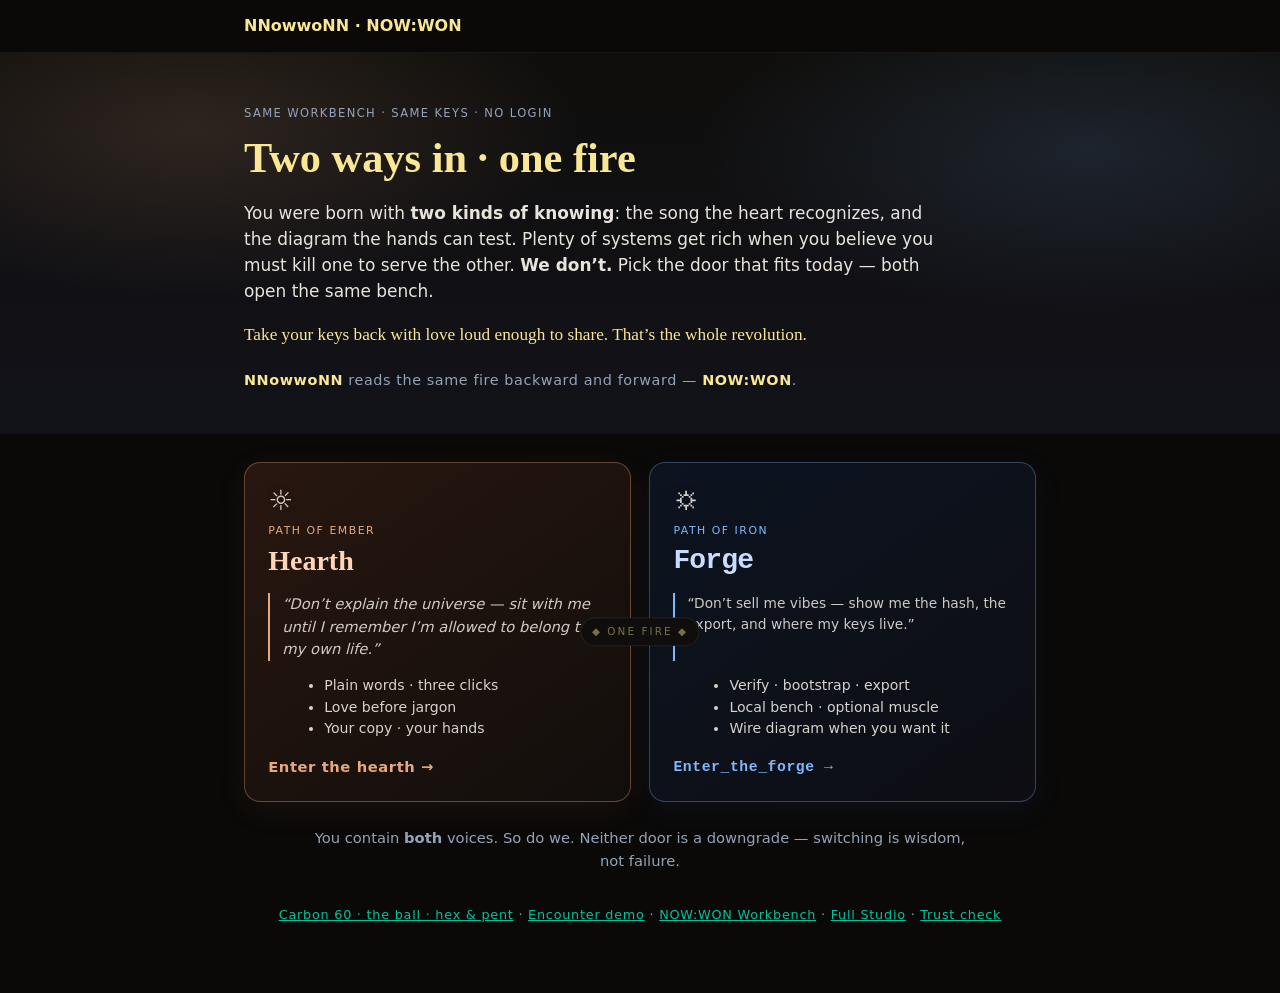
==== index.html @ d27d53e5 "NW Workbench v0 · lasher input on shore." ====
<!DOCTYPE html>
<html lang="en">
<head>
  <meta charset="utf-8" />
  <meta name="viewport" content="width=device-width, initial-scale=1" />
  <meta name="description" content="NOW:WON — two ways in, one fire. Hearth or Forge. Same keys, same workbench." />
  <title>NOW:WON · two ways in</title>
  <link rel="stylesheet" href="styles.css" />
</head>
<body class="page-choose">
  <nav class="top" aria-label="Site">
    <div class="wrap wrap-nav">
      <a href="index.html">NNowwoNN · NOW:WON</a>
    </div>
  </nav>

  <header class="hero hero-split">
    <div class="wrap">
      <p class="eyebrow">Same workbench · same keys · no login</p>
      <h1>Two ways in · one fire</h1>
      <p class="lead">
        You were born with <strong>two kinds of knowing</strong>: the song the heart recognizes, and the diagram the hands can test.
        Plenty of systems get rich when you believe you must kill one to serve the other.
        <strong>We don’t.</strong> Pick the door that fits today — both open the same bench.
      </p>
      <p class="lead love-line">
        Take your keys back with love loud enough to share. That’s the whole revolution.
      </p>
      <p class="spell-line"><strong>NNowwoNN</strong> reads the same fire backward and forward — <strong>NOW:WON</strong>.</p>
    </div>
  </header>

  <main>
    <div class="wrap">
      <div class="dual-doors" role="group" aria-label="Choose your path">
        <a class="door door-hearth" href="hearth.html">
          <span class="door-icon" aria-hidden="true">☼</span>
          <span class="door-tag">Path of ember</span>
          <h2>Hearth</h2>
          <p class="door-quote">“Don’t explain the universe — sit with me until I remember I’m allowed to belong to my own life.”</p>
          <ul class="door-bullets">
            <li>Plain words · three clicks</li>
            <li>Love before jargon</li>
            <li>Your copy · your hands</li>
          </ul>
          <span class="door-cta">Enter the hearth →</span>
        </a>

        <a class="door door-forge" href="forge.html">
          <span class="door-icon" aria-hidden="true">⛭</span>
          <span class="door-tag">Path of iron</span>
          <h2>Forge</h2>
          <p class="door-quote">“Don’t sell me vibes — show me the hash, the export, and where my keys live.”</p>
          <ul class="door-bullets">
            <li>Verify · bootstrap · export</li>
            <li>Local bench · optional muscle</li>
            <li>Wire diagram when you want it</li>
          </ul>
          <span class="door-cta">Enter_the_forge →</span>
        </a>
      </div>

      <p class="dual-note">
        You contain <strong>both</strong> voices. So do we. Neither door is a downgrade — switching is wisdom, not failure.
      </p>

      <p class="seal">
        <a href="encounter/ball.html">Carbon 60 · the ball · hex &amp; pent</a>
        · <a href="encounter/demo.html?serial=C60-DEMO&face=hearth">Encounter demo</a>
        · <a href="workbench.html">NOW:WON Workbench</a>
        · <a href="https://www.portableri.com/studio.html?shore=nnowwonn">Full Studio</a>
        · <a href="https://www.portableri.com/verify.html">Trust check</a>
      </p>
    </div>
  </main>
</body>
</html>
---- styles.css ----
:root {
  --bg: #0f0e0c;
  --panel: #12121a;
  --off: #e8e4dc;
  --gold: #f9e795;
  --teal: #02c39a;
  --muted: #94a3b8;
  --max: 52rem;
  --hearth-glow: #e8a87c;
  --hearth-deep: #2a1810;
  --hearth-text: #ffd4b8;
  --forge-glow: #7eb8ff;
  --forge-deep: #0c1420;
  --forge-text: #c8dcff;
  font-family: system-ui, -apple-system, "Segoe UI", Roboto, sans-serif;
}

* { box-sizing: border-box; }
body { margin: 0; background: var(--bg); color: var(--off); line-height: 1.55; }
a { color: var(--teal); }
a:hover { color: var(--gold); }

.wrap { max-width: var(--max); margin: 0 auto; padding: 0 1.25rem; }
.wrap-nav { display: flex; align-items: center; gap: 0.75rem; flex-wrap: wrap; }

.hero { padding: 2.5rem 0 1.75rem; background: linear-gradient(180deg, #0f0e0c, #12121a); }
.eyebrow { text-transform: uppercase; letter-spacing: 0.12em; font-size: 0.72rem; color: var(--muted); }
h1 { color: var(--gold); font-size: clamp(1.85rem, 4.5vw, 2.65rem); margin: 0.45rem 0; line-height: 1.15; }
.lead { font-size: 1.06rem; max-width: 44rem; }
.tier { display: inline-block; margin-top: 0.75rem; font-size: 0.85rem; color: var(--muted); border-left: 3px solid var(--teal); padding-left: 0.65rem; }

main { padding: 1.5rem 0 3.5rem; }
.card {
  background: rgba(18, 18, 26, 0.92);
  border: 1px solid rgba(2, 195, 154, 0.22);
  border-radius: 12px;
  padding: 1.25rem 1.35rem;
  margin-bottom: 1rem;
}
.card h2 { color: var(--gold); font-size: 1.05rem; margin: 0 0 0.5rem; }
.card p, .card li { font-size: 0.95rem; }
.card ol { margin: 0.4rem 0 0 1.1rem; }

.actions { display: flex; flex-wrap: wrap; gap: 0.65rem; margin: 1.25rem 0; }
.btn {
  display: inline-block; padding: 0.7rem 1.15rem; border-radius: 8px;
  text-decoration: none; font-weight: 600; font-size: 0.95rem;
  transition: filter 0.15s, transform 0.12s;
}
.btn:hover { filter: brightness(1.08); transform: translateY(-1px); color: inherit; }
.btn-primary { background: var(--teal); color: #0a0a0f; }
.btn-secondary { border: 1px solid rgba(249, 231, 149, 0.35); color: var(--gold); background: transparent; }

.seal { text-align: center; font-size: 0.8rem; color: var(--muted); margin-top: 2rem; letter-spacing: 0.06em; }
.mirror { font-size: 0.85rem; color: var(--muted); margin-top: 0.75rem; font-style: italic; }
code { font-size: 0.88em; background: rgba(0,0,0,0.35); padding: 0.1em 0.35em; border-radius: 4px; }

nav.top { padding: 0.85rem 0; border-bottom: 1px solid rgba(255,255,255,0.06); }
nav.top a { text-decoration: none; color: var(--gold); font-weight: 600; }
.nav-path {
  font-size: 0.72rem; text-transform: uppercase; letter-spacing: 0.14em;
  padding: 0.2rem 0.55rem; border-radius: 999px;
}
.nav-path-hearth { color: var(--hearth-text); background: rgba(232, 168, 124, 0.15); border: 1px solid rgba(232, 168, 124, 0.35); }
.nav-path-forge { color: var(--forge-text); background: rgba(126, 184, 255, 0.12); border: 1px solid rgba(126, 184, 255, 0.35); }

/* —— Choose (index) —— */
body.page-choose { background: #0a0908; }
.hero-split {
  background:
    radial-gradient(ellipse 55% 80% at 15% 20%, rgba(232, 168, 124, 0.14), transparent 55%),
    radial-gradient(ellipse 55% 80% at 85% 25%, rgba(126, 184, 255, 0.12), transparent 55%),
    linear-gradient(180deg, #0f0e0c, #12121a);
}
.hero-split h1 {
  font-family: Georgia, "Times New Roman", serif;
  font-weight: 600;
}
.spell-line {
  font-size: 0.9rem; color: var(--muted); margin-top: 1.25rem;
  letter-spacing: 0.04em;
}
.spell-line strong { color: var(--gold); font-weight: 600; }

.dual-doors {
  display: grid;
  grid-template-columns: 1fr 1fr;
  gap: 1.15rem;
  margin: 0.25rem 0 1.5rem;
  position: relative;
}
.dual-doors::before {
  content: "◆ one fire ◆";
  position: absolute;
  left: 50%; top: 50%;
  transform: translate(-50%, -50%);
  font-size: 0.65rem;
  letter-spacing: 0.2em;
  text-transform: uppercase;
  color: rgba(249, 231, 149, 0.45);
  background: var(--bg);
  padding: 0.35rem 0.65rem;
  border-radius: 999px;
  border: 1px solid rgba(255,255,255,0.08);
  pointer-events: none;
  z-index: 1;
}
@media (max-width: 720px) {
  .dual-doors { grid-template-columns: 1fr; }
  .dual-doors::before { display: none; }
}

.door {
  display: flex;
  flex-direction: column;
  text-decoration: none;
  color: inherit;
  border-radius: 16px;
  padding: 1.5rem 1.45rem 1.35rem;
  min-height: 17rem;
  transition: transform 0.18s, box-shadow 0.18s;
  position: relative;
  overflow: hidden;
}
.door:hover { transform: translateY(-4px); color: inherit; }
.door-hearth {
  background: linear-gradient(145deg, rgba(42, 24, 16, 0.95), rgba(18, 14, 12, 0.98));
  border: 1px solid rgba(232, 168, 124, 0.35);
  box-shadow: 0 8px 32px rgba(232, 120, 60, 0.08);
}
.door-hearth:hover { box-shadow: 0 14px 40px rgba(232, 120, 60, 0.18); }
.door-forge {
  background: linear-gradient(145deg, rgba(12, 20, 32, 0.98), rgba(14, 14, 20, 0.98));
  border: 1px solid rgba(126, 184, 255, 0.32);
  box-shadow: 0 8px 32px rgba(60, 120, 220, 0.08);
}
.door-forge:hover { box-shadow: 0 14px 40px rgba(60, 120, 220, 0.16); }

.door-icon {
  font-size: 1.75rem; line-height: 1; margin-bottom: 0.5rem; opacity: 0.9;
}
.door-tag { font-size: 0.68rem; text-transform: uppercase; letter-spacing: 0.14em; color: var(--muted); }
.door-hearth .door-tag { color: var(--hearth-glow); }
.door-forge .door-tag { color: var(--forge-glow); }
.door h2 { margin: 0.4rem 0 0.35rem; font-size: 1.75rem; line-height: 1.1; }
.door-hearth h2 {
  font-family: Georgia, "Times New Roman", serif;
  color: var(--hearth-text);
}
.door-forge h2 {
  font-family: ui-monospace, SFMono-Regular, Menlo, Monaco, monospace;
  color: var(--forge-text);
  letter-spacing: -0.03em;
}
.door-quote {
  margin: 0.65rem 0 0.85rem;
  padding-left: 0.75rem;
  border-left: 2px solid rgba(255,255,255,0.12);
  font-size: 0.92rem;
  font-style: italic;
  color: rgba(232, 228, 220, 0.88);
  flex-grow: 1;
}
.door-hearth .door-quote { border-left-color: var(--hearth-glow); }
.door-forge .door-quote { border-left-color: var(--forge-glow); font-style: normal; font-size: 0.86rem; }
.door-bullets { margin: 0 0 1rem 1rem; font-size: 0.88rem; opacity: 0.92; }
.door-cta {
  font-weight: 700; font-size: 0.92rem; letter-spacing: 0.04em;
  margin-top: auto;
}
.door-hearth .door-cta { color: var(--hearth-glow); }
.door-forge .door-cta { color: var(--forge-glow); font-family: ui-monospace, Menlo, monospace; }

.dual-note { text-align: center; font-size: 0.92rem; color: var(--muted); max-width: 42rem; margin: 0 auto 1rem; line-height: 1.6; }
.love-line { color: var(--gold); margin-top: 1.1rem; font-family: Georgia, serif; font-size: 1.08rem; }

/* —— Hearth page —— */
body.page-hearth { background: var(--hearth-deep); color: #f0e6dc; }
body.page-hearth a { color: #ffb088; }
body.page-hearth a:hover { color: var(--gold); }
.hero-hearth {
  background:
    radial-gradient(ellipse 90% 70% at 20% 0%, rgba(232, 168, 124, 0.22), transparent 50%),
    linear-gradient(180deg, #1f1410, #12100e);
}
body.page-hearth h1 { font-family: Georgia, serif; color: var(--hearth-text); }
body.page-hearth .btn-primary {
  background: linear-gradient(180deg, #e8a87c, #c87850);
  color: #1a0f0a;
}
body.page-hearth .btn-secondary { border-color: rgba(232, 168, 124, 0.5); color: var(--hearth-text); }
body.page-hearth .card {
  border-color: rgba(232, 168, 124, 0.25);
  background: rgba(30, 20, 16, 0.85);
}
body.page-hearth .card h2 { color: var(--hearth-glow); }
body.page-hearth .card-highlight {
  border-color: rgba(249, 200, 150, 0.45);
  box-shadow: 0 0 24px rgba(232, 168, 124, 0.08);
}
.pullquote {
  font-family: Georgia, serif;
  font-size: 1.15rem;
  color: var(--hearth-text);
  margin: 0;
  line-height: 1.45;
}

/* —— Forge page —— */
body.page-forge { background: var(--forge-deep); color: #dce4f0; }
body.page-forge a { color: var(--forge-glow); }
body.page-forge a:hover { color: #fff; }
.hero-forge {
  background:
    radial-gradient(ellipse 90% 70% at 80% 0%, rgba(126, 184, 255, 0.18), transparent 50%),
    linear-gradient(180deg, #0f1622, #0a0c12);
}
body.page-forge h1 {
  font-family: ui-monospace, Menlo, monospace;
  color: var(--forge-text);
  font-size: clamp(1.45rem, 3.8vw, 2.15rem);
  letter-spacing: -0.04em;
}
body.page-forge .btn-primary {
  background: linear-gradient(180deg, #5a9fd4, #3d72a8);
  color: #060a10;
}
body.page-forge .btn-secondary { border-color: rgba(126, 184, 255, 0.45); color: var(--forge-text); }
body.page-forge .card {
  border-color: rgba(126, 184, 255, 0.22);
  background: rgba(12, 18, 28, 0.9);
  border-radius: 8px;
}
body.page-forge .card h2 {
  color: var(--forge-glow);
  font-family: ui-monospace, Menlo, monospace;
  font-size: 0.95rem;
  letter-spacing: 0.02em;
}

.steps-plain { margin: 0.75rem 0 0 1.2rem; padding: 0; }
.steps-plain li { margin-bottom: 0.85rem; font-size: 1.02rem; }
.fine { font-size: 0.88rem; color: var(--muted); margin: 1rem 0 0; }
body.page-hearth .fine { color: rgba(240, 230, 220, 0.65); }

/* —— Workbench v0 —— */
body.page-workbench { background: #0a0908; }
.hero-wb {
  background:
    radial-gradient(ellipse 50% 70% at 20% 30%, rgba(232, 168, 124, 0.1), transparent 50%),
    radial-gradient(ellipse 50% 70% at 80% 30%, rgba(126, 184, 255, 0.08), transparent 50%),
    linear-gradient(180deg, #0f0e0c, #12121a);
}
.wb-layout {
  display: grid;
  gap: 1.25rem;
  grid-template-columns: 1fr;
}
@media (min-width: 900px) {
  .wb-layout { grid-template-columns: 1.35fr 1fr; align-items: start; }
}
.wb-input-card textarea {
  width: 100%;
  min-height: 11rem;
  padding: 0.75rem;
  border-radius: 8px;
  border: 1px solid rgba(2, 195, 154, 0.35);
  background: #0a0a0f;
  color: var(--off);
  font-size: 1rem;
  line-height: 1.5;
  resize: vertical;
}
.wb-field { display: block; margin-bottom: 0.85rem; }
.wb-field span { display: block; font-size: 0.82rem; color: var(--gold); margin-bottom: 0.35rem; }
.wb-field input, .wb-field select {
  width: 100%;
  max-width: 24rem;
  padding: 0.5rem 0.65rem;
  border-radius: 8px;
  border: 1px solid #334155;
  background: #12121a;
  color: var(--off);
}
.wb-log {
  font-family: ui-monospace, Menlo, monospace;
  font-size: 0.72rem;
  white-space: pre-wrap;
  word-break: break-word;
  max-height: 12rem;
  overflow: auto;
  margin-top: 0.75rem;
  padding: 0.65rem;
  background: #0a0a0f;
  border-radius: 8px;
  border: 1px solid rgba(255, 255, 255, 0.08);
}
.wb-nav-alt { font-size: 0.85rem; font-weight: 500; margin-left: auto; }
.wb-links { margin: 0; padding-left: 1.1rem; font-size: 0.9rem; }
.wb-links li { margin-bottom: 0.45rem; }
body.page-workbench[data-face="forge"] .wb-input-card { border-color: rgba(126, 184, 255, 0.28); }
button.btn { cursor: pointer; border: none; font: inherit; }
button.btn-secondary { border: 1px solid rgba(249, 231, 149, 0.35); color: var(--gold); background: transparent; }
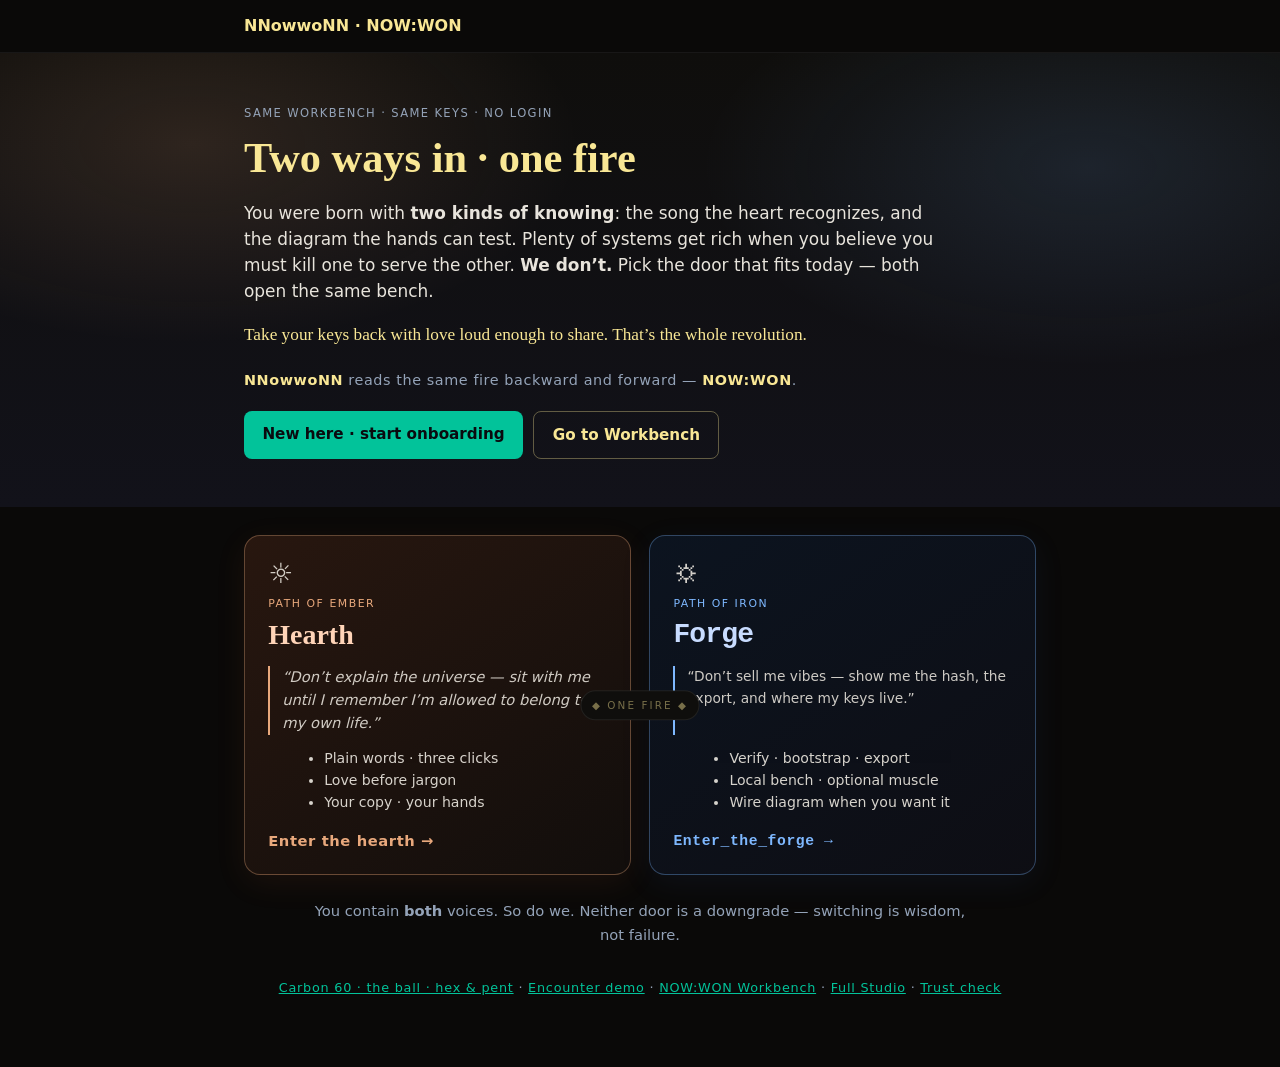
==== commit 4d75e69d: "NW onboarding spine v0.1 · ladder · workbench coach · import bundle." ====
--- a/index.html
+++ b/index.html
@@ -27,6 +27,10 @@
         Take your keys back with love loud enough to share. That’s the whole revolution.
       </p>
       <p class="spell-line"><strong>NNowwoNN</strong> reads the same fire backward and forward — <strong>NOW:WON</strong>.</p>
+      <div class="actions">
+        <a class="btn btn-primary" href="onboard.html">New here · start onboarding</a>
+        <a class="btn btn-secondary" href="workbench.html">Go to Workbench</a>
+      </div>
     </div>
   </header>
 
--- a/styles.css
+++ b/styles.css
@@ -301,3 +301,69 @@
 body.page-workbench[data-face="forge"] .wb-input-card { border-color: rgba(126, 184, 255, 0.28); }
 button.btn { cursor: pointer; border: none; font: inherit; }
 button.btn-secondary { border: 1px solid rgba(249, 231, 149, 0.35); color: var(--gold); background: transparent; }
+
+/* —— Onboarding ladder —— */
+body.page-onboard .onboard-ladder {
+  list-style: none;
+  padding: 0;
+  margin: 0;
+  display: grid;
+  gap: 1rem;
+}
+@media (min-width: 720px) {
+  body.page-onboard .onboard-ladder { grid-template-columns: 1fr 1fr; }
+}
+.onboard-step .step-tag {
+  font-size: 0.72rem;
+  text-transform: uppercase;
+  letter-spacing: 0.1em;
+  color: var(--teal);
+  margin: 0 0 0.35rem;
+}
+.onboard-pari ul { margin: 0.5rem 0 0 1rem; font-size: 0.92rem; }
+
+.onboard-coach-banner {
+  margin: 1rem 0 0;
+  padding: 1rem 1.15rem;
+  border-radius: 10px;
+  border: 1px solid rgba(2, 195, 154, 0.35);
+  background: rgba(2, 195, 154, 0.08);
+  display: flex;
+  flex-wrap: wrap;
+  align-items: center;
+  justify-content: space-between;
+  gap: 0.75rem;
+}
+.onboard-coach-banner p { margin: 0; font-size: 0.95rem; max-width: 36rem; }
+
+.wb-stepper { padding: 0.5rem 0 0; }
+.wb-steps {
+  list-style: none;
+  padding: 0;
+  margin: 0;
+  display: flex;
+  flex-wrap: wrap;
+  gap: 0.5rem 1rem;
+}
+.wb-step {
+  font-size: 0.82rem;
+  color: var(--muted);
+  display: flex;
+  align-items: center;
+  gap: 0.4rem;
+}
+.wb-step span {
+  width: 1.35rem;
+  height: 1.35rem;
+  border-radius: 50%;
+  border: 1px solid #334155;
+  display: inline-flex;
+  align-items: center;
+  justify-content: center;
+  font-size: 0.72rem;
+}
+.wb-step-active { color: var(--gold); }
+.wb-step-active span { border-color: var(--teal); background: rgba(2, 195, 154, 0.15); }
+.wb-step-done { color: var(--teal); }
+.wb-step-done span { background: var(--teal); color: #0a0a0f; border-color: var(--teal); }
+.wb-substep { font-size: 0.95rem; color: var(--gold); margin: 1.25rem 0 0.5rem; font-weight: 600; }
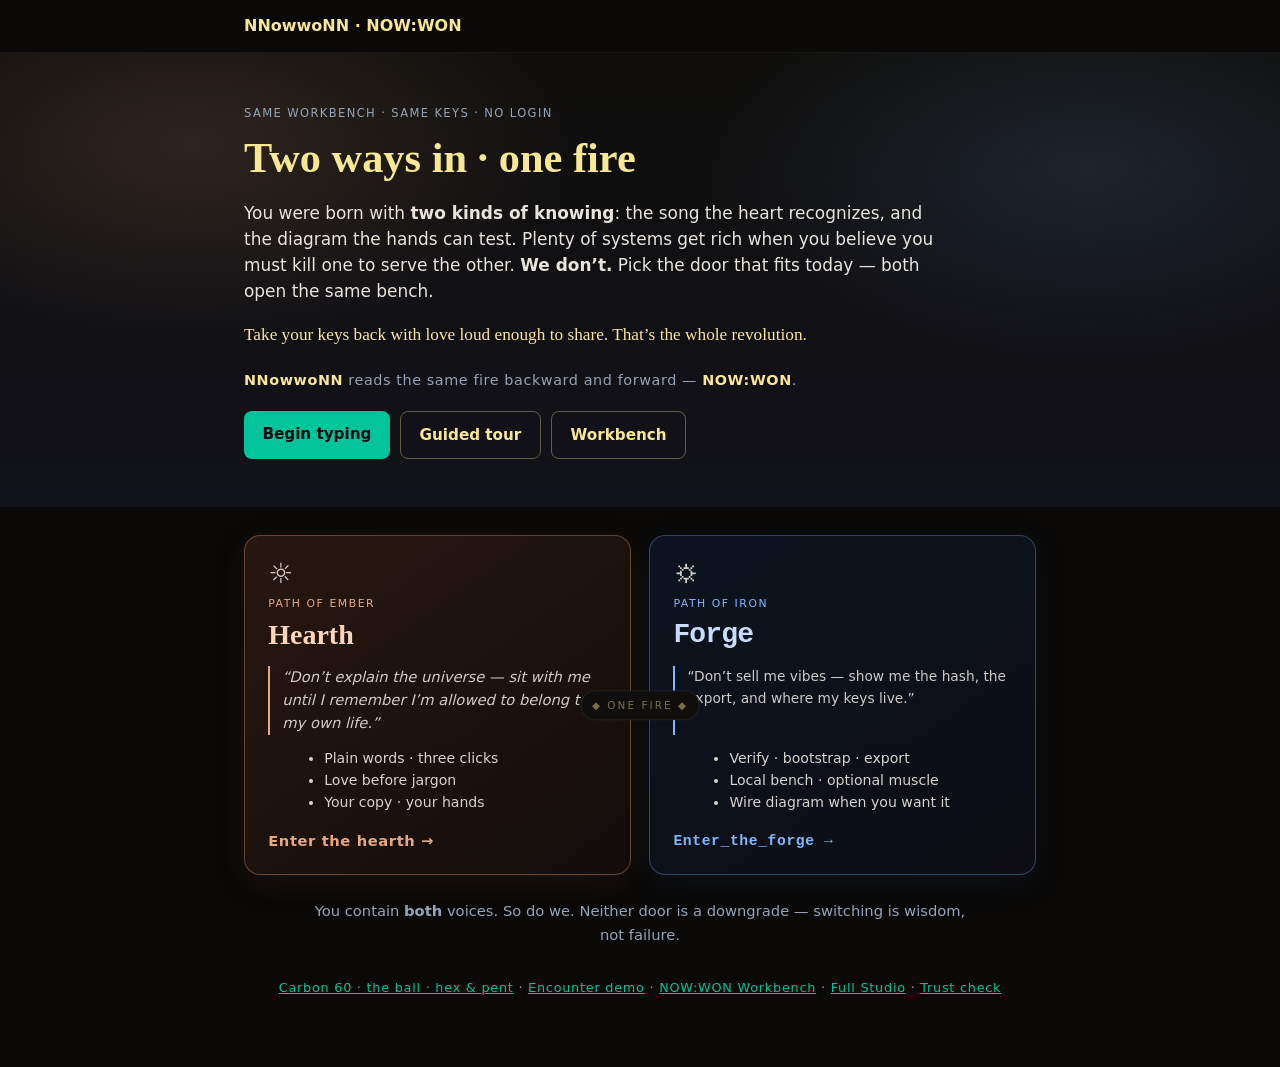
==== commit e2dfe260: "Add Apple-style opening screen and composer-first workbench. open.html with type-to-begin flow; ente" ====
--- a/index.html
+++ b/index.html
@@ -28,8 +28,9 @@
       </p>
       <p class="spell-line"><strong>NNowwoNN</strong> reads the same fire backward and forward — <strong>NOW:WON</strong>.</p>
       <div class="actions">
-        <a class="btn btn-primary" href="onboard.html">New here · start onboarding</a>
-        <a class="btn btn-secondary" href="workbench.html">Go to Workbench</a>
+        <a class="btn btn-primary" href="open.html">Begin typing</a>
+        <a class="btn btn-secondary" href="onboard.html">Guided tour</a>
+        <a class="btn btn-secondary" href="workbench.html">Workbench</a>
       </div>
     </div>
   </header>
--- a/styles.css
+++ b/styles.css
@@ -367,3 +367,228 @@
 .wb-step-done { color: var(--teal); }
 .wb-step-done span { background: var(--teal); color: #0a0a0f; border-color: var(--teal); }
 .wb-substep { font-size: 0.95rem; color: var(--gold); margin: 1.25rem 0 0.5rem; font-weight: 600; }
+
+/* —— Composer-first workbench v0.2 —— */
+.hero-compact { padding: 1.25rem 0 0.75rem; }
+.hero-compact h1 { font-size: clamp(1.5rem, 4vw, 2rem); margin-bottom: 0.35rem; }
+.hero-compact .lead { font-size: 0.95rem; max-width: 40rem; opacity: 0.92; }
+
+.composer-main { padding-bottom: 5rem; }
+.composer-wrap { max-width: 44rem; margin: 0 auto; }
+
+.composer-thread {
+  min-height: 12rem;
+  max-height: 50vh;
+  overflow-y: auto;
+  padding: 1rem 0 1.25rem;
+  display: flex;
+  flex-direction: column;
+  gap: 0.85rem;
+}
+.thread-empty {
+  color: var(--muted);
+  font-size: 0.92rem;
+  text-align: center;
+  margin: 2rem 0;
+}
+.thread-msg {
+  max-width: 92%;
+  padding: 0.75rem 1rem;
+  border-radius: 12px;
+  font-size: 0.95rem;
+  line-height: 1.5;
+}
+.thread-msg-user {
+  align-self: flex-end;
+  background: rgba(2, 195, 154, 0.18);
+  border: 1px solid rgba(2, 195, 154, 0.35);
+}
+.thread-msg-hold {
+  align-self: flex-start;
+  background: rgba(18, 18, 26, 0.95);
+  border: 1px solid rgba(249, 231, 149, 0.2);
+}
+.msg-meta { font-size: 0.78rem; color: var(--muted); margin-top: 0.35rem; }
+.thread-msg code { font-size: 0.75rem; }
+
+.composer-bar {
+  display: flex;
+  align-items: flex-end;
+  gap: 0.5rem;
+  padding: 0.65rem;
+  border-radius: 14px;
+  border: 1px solid rgba(2, 195, 154, 0.35);
+  background: rgba(12, 12, 18, 0.98);
+  position: sticky;
+  bottom: 0.75rem;
+  box-shadow: 0 -8px 32px rgba(0, 0, 0, 0.45);
+}
+.composer-bar textarea {
+  flex: 1;
+  min-height: 2.5rem;
+  max-height: 10rem;
+  resize: none;
+  border: none;
+  background: transparent;
+  color: var(--off);
+  font-size: 1rem;
+  line-height: 1.45;
+  padding: 0.45rem 0.25rem;
+  font-family: inherit;
+}
+.composer-bar textarea:focus { outline: none; }
+.composer-attach {
+  cursor: pointer;
+  padding: 0.45rem 0.55rem;
+  font-size: 1.15rem;
+  opacity: 0.85;
+  user-select: none;
+}
+.composer-send { flex-shrink: 0; padding: 0.55rem 1.1rem; }
+.composer-hint { font-size: 0.78rem; color: var(--muted); margin: 0.35rem 0 0 0.5rem; }
+
+.composer-advanced { margin-top: 1.5rem; }
+.composer-advanced summary {
+  cursor: pointer;
+  color: var(--gold);
+  font-weight: 600;
+  padding: 0.5rem 0;
+}
+.advanced-grid {
+  display: grid;
+  gap: 1rem;
+  margin-top: 0.75rem;
+}
+@media (min-width: 720px) {
+  .advanced-grid { grid-template-columns: 1fr 1fr; }
+}
+.sr-only {
+  position: absolute;
+  width: 1px;
+  height: 1px;
+  padding: 0;
+  margin: -1px;
+  overflow: hidden;
+  clip: rect(0, 0, 0, 0);
+  border: 0;
+}
+
+/* —— Opening screen (Apple-quiet · type to begin) —— */
+body.page-opening {
+  margin: 0;
+  min-height: 100dvh;
+  background: #000;
+  color: #f5f5f7;
+  display: flex;
+  flex-direction: column;
+  font-family: system-ui, -apple-system, "SF Pro Text", "Segoe UI", sans-serif;
+  -webkit-font-smoothing: antialiased;
+}
+
+.opening-skip {
+  position: fixed;
+  top: max(1rem, env(safe-area-inset-top));
+  right: max(1.25rem, env(safe-area-inset-right));
+  font-size: 0.85rem;
+  color: rgba(245, 245, 247, 0.45);
+  text-decoration: none;
+  z-index: 2;
+}
+.opening-skip:hover { color: rgba(245, 245, 247, 0.85); }
+
+.opening-stage {
+  flex: 1;
+  display: flex;
+  flex-direction: column;
+  align-items: center;
+  justify-content: center;
+  padding: 2rem 1.5rem 4rem;
+  text-align: left;
+  width: 100%;
+  max-width: 52rem;
+  margin: 0 auto;
+}
+
+.opening-line {
+  position: relative;
+  width: 100%;
+  min-height: 3.5rem;
+  font-size: clamp(2rem, 6.5vw, 3.75rem);
+  font-weight: 300;
+  letter-spacing: -0.02em;
+  line-height: 1.25;
+}
+
+.opening-ghost {
+  position: absolute;
+  left: 0;
+  top: 0;
+  color: rgba(245, 245, 247, 0.28);
+  pointer-events: none;
+  user-select: none;
+}
+
+.opening-input {
+  outline: none;
+  min-height: 1.25em;
+  white-space: pre-wrap;
+  word-break: break-word;
+  caret-color: #f5f5f7;
+}
+.opening-input:empty {
+  caret-color: transparent;
+}
+
+.opening-caret {
+  display: inline-block;
+  width: 3px;
+  height: 0.95em;
+  background: #f5f5f7;
+  vertical-align: text-bottom;
+  margin-left: 2px;
+  opacity: 0;
+  animation: opening-blink 1.05s step-end infinite;
+}
+.opening-caret.opening-caret-active {
+  opacity: 1;
+  position: absolute;
+  left: 0;
+  top: 0.12em;
+}
+.opening-input:not(:empty) + .opening-caret {
+  display: none;
+}
+
+@keyframes opening-blink {
+  0%, 100% { opacity: 1; }
+  50% { opacity: 0; }
+}
+
+.opening-hint {
+  margin-top: 2.5rem;
+  font-size: 0.8rem;
+  color: rgba(245, 245, 247, 0.35);
+  text-align: center;
+  width: 100%;
+}
+.opening-hint kbd {
+  font-family: inherit;
+  font-size: 0.75rem;
+  padding: 0.1em 0.35em;
+  border-radius: 4px;
+  border: 1px solid rgba(255, 255, 255, 0.15);
+  background: rgba(255, 255, 255, 0.06);
+}
+
+.opening-footer {
+  padding: 1.25rem 1.5rem max(1.25rem, env(safe-area-inset-bottom));
+  display: flex;
+  flex-wrap: wrap;
+  gap: 0.35rem 1rem;
+  justify-content: center;
+  font-size: 0.72rem;
+  letter-spacing: 0.14em;
+  text-transform: uppercase;
+  color: rgba(245, 245, 247, 0.32);
+}
+.opening-mark { color: rgba(245, 245, 247, 0.5); font-weight: 600; }
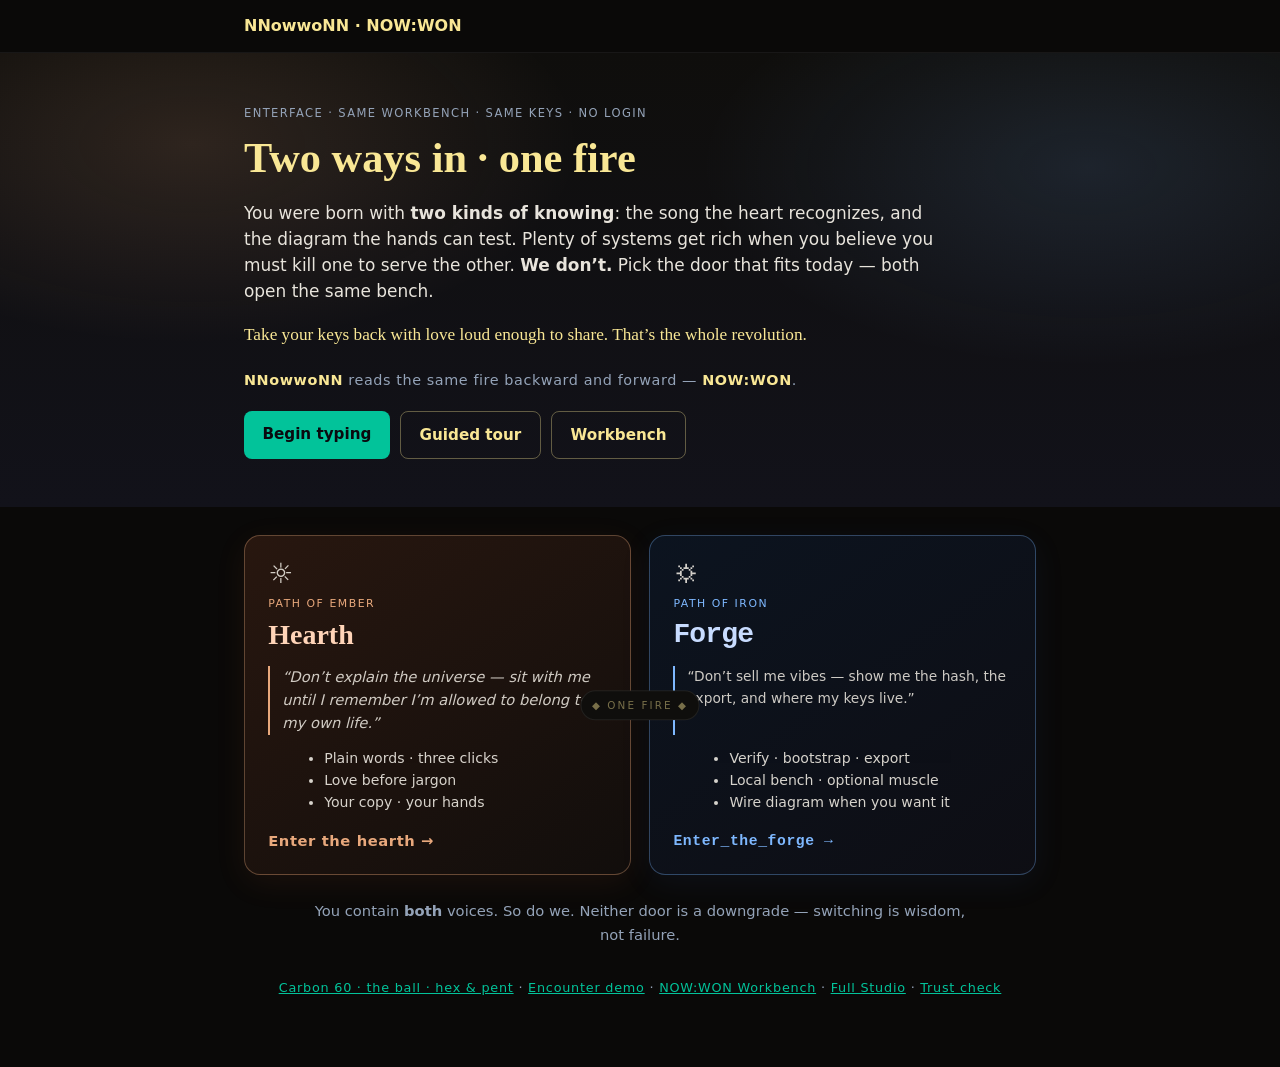
==== commit 0f05b8af: "EnterFace: HOST entry sovereignty on NW shore. Branded open/enter/workbench; canonical www handoff; " ====
--- a/index.html
+++ b/index.html
@@ -16,7 +16,7 @@
 
   <header class="hero hero-split">
     <div class="wrap">
-      <p class="eyebrow">Same workbench · same keys · no login</p>
+      <p class="eyebrow">EnterFace · same workbench · same keys · no login</p>
       <h1>Two ways in · one fire</h1>
       <p class="lead">
         You were born with <strong>two kinds of knowing</strong>: the song the heart recognizes, and the diagram the hands can test.
--- a/styles.css
+++ b/styles.css
@@ -403,6 +403,23 @@
   background: rgba(2, 195, 154, 0.18);
   border: 1px solid rgba(2, 195, 154, 0.35);
 }
+.thread-msg-hold .hold-save {
+  margin: 0.65rem 0 0.35rem;
+  padding: 0.45rem 0.85rem;
+  font-size: 0.82rem;
+  cursor: pointer;
+  border: 1px solid rgba(249, 231, 149, 0.35);
+  background: transparent;
+  color: var(--gold);
+  border-radius: 8px;
+  font-weight: 600;
+}
+.thread-msg-hold .hold-save:hover:not(:disabled) { filter: brightness(1.08); }
+.thread-msg-hold .hold-save:disabled { opacity: 0.65; cursor: default; }
+
+body.composer-has-thread .hero-compact { display: none; }
+body.composer-has-thread .composer-main { padding-top: 0.75rem; }
+
 .thread-msg-hold {
   align-self: flex-start;
   background: rgba(18, 18, 26, 0.95);
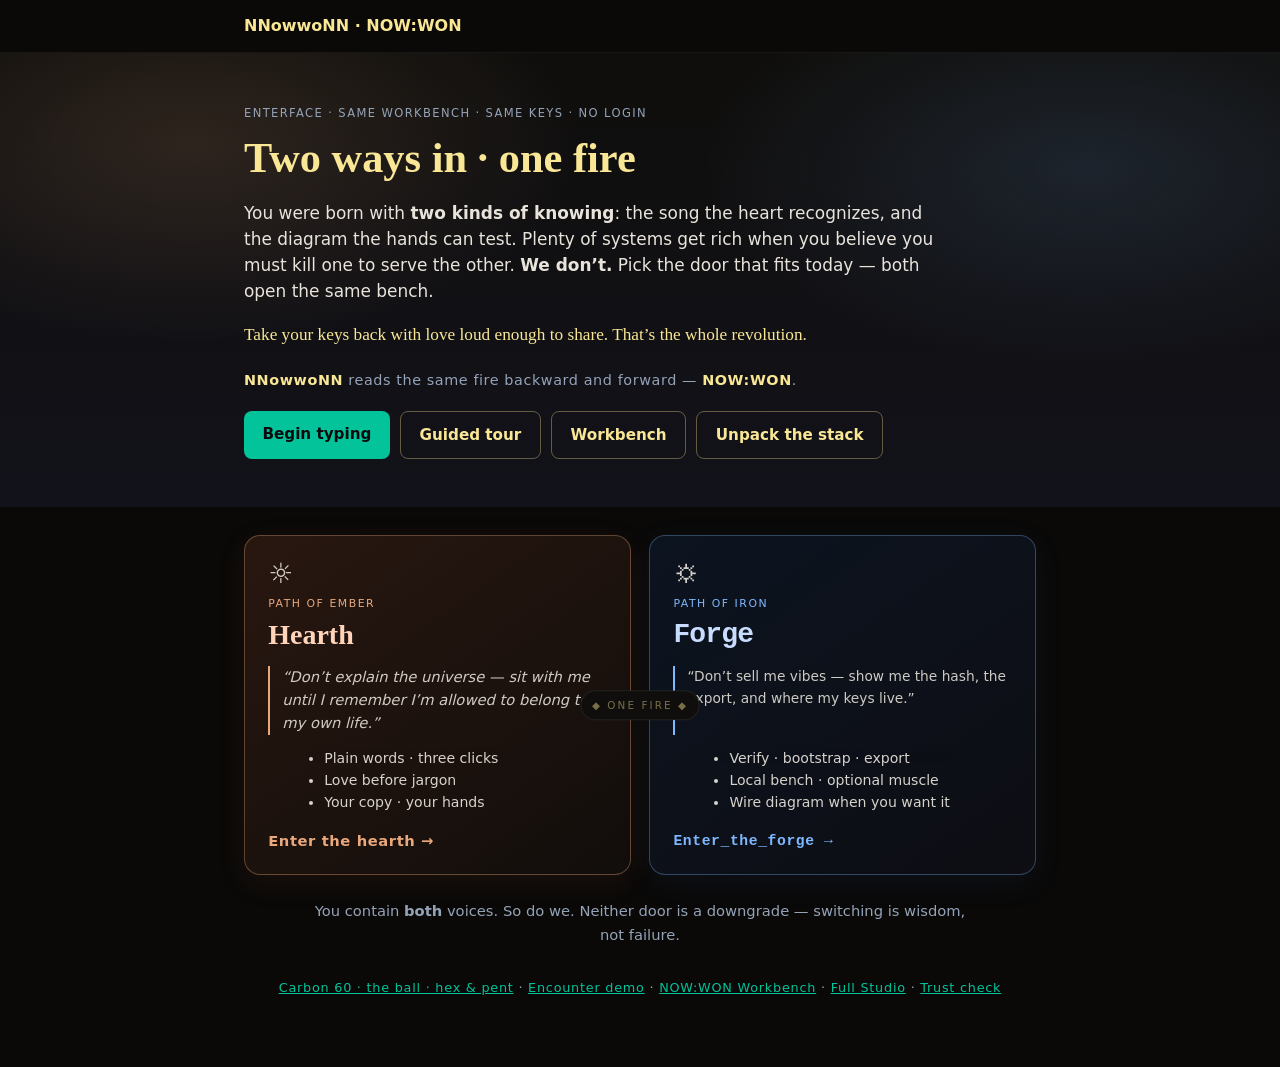
==== commit f148e7de: "EnterFace unpack page, PWA offline shell, local reflect notes. unpack.html L0-L5, sw.js, manifest, i" ====
--- a/index.html
+++ b/index.html
@@ -31,6 +31,7 @@
         <a class="btn btn-primary" href="open.html">Begin typing</a>
         <a class="btn btn-secondary" href="onboard.html">Guided tour</a>
         <a class="btn btn-secondary" href="workbench.html">Workbench</a>
+        <a class="btn btn-secondary" href="unpack.html">Unpack the stack</a>
       </div>
     </div>
   </header>
--- a/styles.css
+++ b/styles.css
@@ -374,7 +374,12 @@
 .hero-compact .lead { font-size: 0.95rem; max-width: 40rem; opacity: 0.92; }
 
 .composer-main { padding-bottom: 5rem; }
-.composer-wrap { max-width: 44rem; margin: 0 auto; }
+.composer-wrap {
+  max-width: 44rem;
+  margin: 0 auto;
+  display: flex;
+  flex-direction: column;
+}
 
 .composer-thread {
   min-height: 12rem;
@@ -419,6 +424,86 @@
 
 body.composer-has-thread .hero-compact { display: none; }
 body.composer-has-thread .composer-main { padding-top: 0.75rem; }
+
+body.page-enterface.page-composer {
+  background: #050508;
+}
+body.page-enterface .enterface-nav {
+  border-bottom-color: rgba(255, 255, 255, 0.04);
+  background: rgba(0, 0, 0, 0.35);
+}
+body.composer-has-thread .enterface-family {
+  order: -1;
+  margin-bottom: 0.5rem;
+}
+body:not(.composer-has-thread) .enterface-family {
+  margin-top: 1.25rem;
+}
+
+.enterface-family-title {
+  color: var(--gold);
+  font-size: 1rem;
+  margin: 0 0 0.35rem;
+}
+.enterface-family-lead { margin: 0 0 1rem; }
+
+.family-grid {
+  display: grid;
+  gap: 0.75rem;
+  grid-template-columns: 1fr;
+}
+@media (min-width: 640px) {
+  .family-grid { grid-template-columns: repeat(2, 1fr); }
+}
+@media (min-width: 960px) {
+  .family-grid { grid-template-columns: repeat(3, 1fr); }
+}
+
+.family-card {
+  position: relative;
+  padding: 0.85rem 1rem;
+  border-radius: 10px;
+  border: 1px solid rgba(255, 255, 255, 0.08);
+  background: rgba(0, 0, 0, 0.25);
+}
+.family-card-here {
+  border-color: rgba(2, 195, 154, 0.45);
+  background: rgba(2, 195, 154, 0.06);
+}
+.family-tag {
+  font-size: 0.65rem;
+  text-transform: uppercase;
+  letter-spacing: 0.1em;
+  color: var(--muted);
+}
+.family-card h3 {
+  font-size: 0.92rem;
+  color: var(--gold);
+  margin: 0.35rem 0 0.25rem;
+}
+.family-blurb {
+  font-size: 0.8rem;
+  color: var(--off);
+  opacity: 0.88;
+  margin: 0 0 0.65rem;
+  line-height: 1.4;
+}
+.family-here-mark {
+  font-size: 0.75rem;
+  color: var(--teal);
+  font-weight: 600;
+}
+.family-open {
+  display: inline-block;
+  padding: 0.4rem 0.75rem !important;
+  font-size: 0.78rem !important;
+}
+.family-note {
+  font-size: 0.75rem;
+  color: var(--muted);
+  margin: 0;
+  font-style: italic;
+}
 
 .thread-msg-hold {
   align-self: flex-start;
@@ -581,6 +666,56 @@
   50% { opacity: 0; }
 }
 
+@media (prefers-reduced-motion: reduce) {
+  .opening-caret {
+    animation: none;
+    opacity: 1;
+  }
+}
+
+.skip-link {
+  position: absolute;
+  left: -9999px;
+  top: 0.5rem;
+  z-index: 100;
+  padding: 0.65rem 1rem;
+  min-height: 2.75rem;
+  min-width: 2.75rem;
+  background: var(--teal);
+  color: #0a0a0f;
+  font-weight: 600;
+  border-radius: 8px;
+  text-decoration: none;
+}
+.skip-link:focus {
+  left: max(1rem, env(safe-area-inset-left));
+  outline: 2px solid var(--gold);
+  outline-offset: 2px;
+}
+.skip-link-opening:focus {
+  top: max(3.5rem, env(safe-area-inset-top));
+}
+
+/* Touch target floor (~44px) · EnterFace v0.4 */
+.touch-target,
+.composer-send,
+.composer-attach,
+.hold-save,
+.family-open,
+.opening-skip {
+  min-height: 2.75rem;
+  min-width: 2.75rem;
+  display: inline-flex;
+  align-items: center;
+  justify-content: center;
+}
+.composer-attach { padding: 0.5rem 0.65rem; }
+.opening-skip {
+  padding: 0.5rem 0.75rem;
+  min-height: 2.75rem;
+  line-height: 1.2;
+}
+
 .opening-hint {
   margin-top: 2.5rem;
   font-size: 0.8rem;
@@ -609,3 +744,28 @@
   color: rgba(245, 245, 247, 0.32);
 }
 .opening-mark { color: rgba(245, 245, 247, 0.5); font-weight: 600; }
+.opening-cookioe {
+  color: rgba(2, 195, 154, 0.75);
+  text-decoration: none;
+  text-transform: none;
+  letter-spacing: 0.02em;
+}
+.opening-cookioe:hover { color: rgba(2, 195, 154, 1); }
+
+/* —— Unpack —— */
+.page-unpack .unpack-main { padding: 1.5rem 0 3rem; max-width: 40rem; }
+.unpack-hero h1 { color: var(--gold); font-size: clamp(1.75rem, 4vw, 2.25rem); }
+.unpack-layers { list-style: none; padding: 0; margin: 0 0 1.5rem; display: flex; flex-direction: column; gap: 0.75rem; }
+.unpack-layer { position: relative; padding-left: 3.25rem; }
+.unpack-layer-id {
+  position: absolute;
+  left: 1rem;
+  top: 1.1rem;
+  font-size: 0.7rem;
+  font-weight: 700;
+  color: var(--teal);
+  letter-spacing: 0.08em;
+}
+.unpack-layer-active { border-color: rgba(2, 195, 154, 0.45); }
+.unpack-layer h2 { font-size: 1.05rem; margin: 0 0 0.35rem; color: var(--gold); }
+.unpack-layer p { margin: 0; font-size: 0.92rem; }
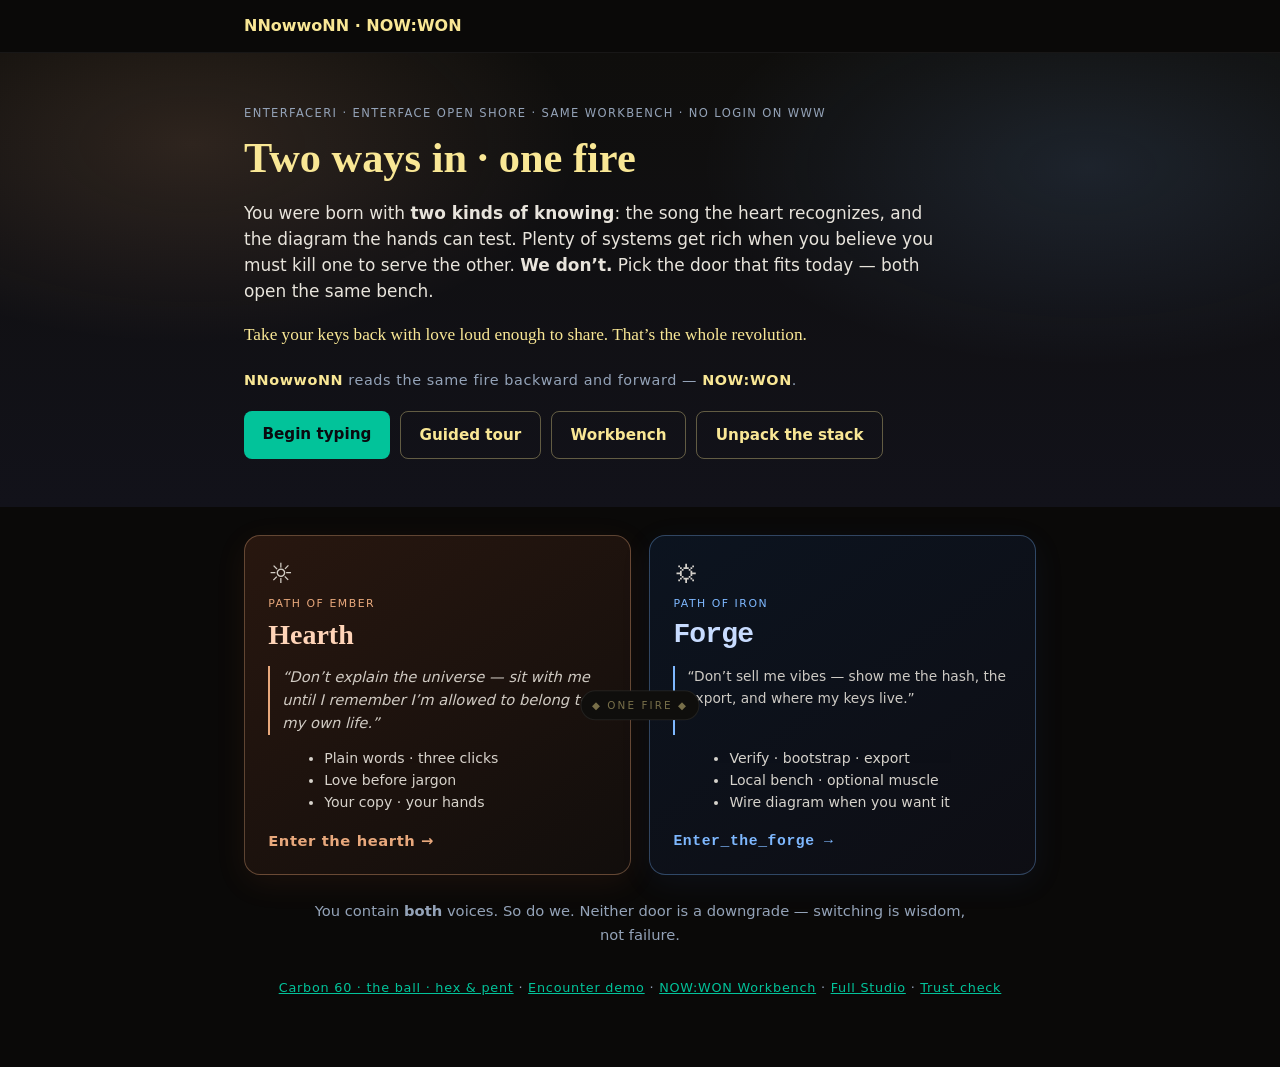
==== commit 188b71b4: "EnterFaceRI: local Studio 8877 link, handoff, door copy. Brick 63 file-shuttle alignment on open HTM" ====
--- a/index.html
+++ b/index.html
@@ -16,7 +16,7 @@
 
   <header class="hero hero-split">
     <div class="wrap">
-      <p class="eyebrow">EnterFace · same workbench · same keys · no login</p>
+      <p class="eyebrow">EnterFaceRI · EnterFace open shore · same workbench · no login on www</p>
       <h1>Two ways in · one fire</h1>
       <p class="lead">
         You were born with <strong>two kinds of knowing</strong>: the song the heart recognizes, and the diagram the hands can test.
--- a/styles.css
+++ b/styles.css
@@ -432,19 +432,20 @@
   border-bottom-color: rgba(255, 255, 255, 0.04);
   background: rgba(0, 0, 0, 0.35);
 }
-body.composer-has-thread .enterface-family {
-  order: -1;
-  margin-bottom: 0.5rem;
-}
-body:not(.composer-has-thread) .enterface-family {
-  margin-top: 1.25rem;
-}
-
-.enterface-family-title {
+body.composer-has-thread #family-details {
+  margin-top: 1rem;
+  opacity: 0.92;
+}
+
+.enterface-family-title,
+#family-details summary.enterface-family-title {
   color: var(--gold);
   font-size: 1rem;
   margin: 0 0 0.35rem;
-}
+  cursor: pointer;
+}
+#family-details summary.enterface-family-title { margin: 0; list-style: none; }
+#family-details summary.enterface-family-title::-webkit-details-marker { display: none; }
 .enterface-family-lead { margin: 0 0 1rem; }
 
 .family-grid {
@@ -510,8 +511,105 @@
   background: rgba(18, 18, 26, 0.95);
   border: 1px solid rgba(249, 231, 149, 0.2);
 }
+.thread-msg-reflect {
+  align-self: flex-start;
+  background: rgba(12, 20, 32, 0.95);
+  border: 1px solid rgba(126, 184, 255, 0.35);
+  max-width: 96%;
+}
+.msg-body-reflect {
+  display: block;
+  margin-top: 0.35rem;
+  line-height: 1.5;
+  white-space: pre-wrap;
+}
+
+.composer-loop {
+  margin-bottom: 0.75rem;
+  padding: 0.85rem 1rem;
+}
+.composer-loop summary {
+  color: var(--gold);
+  font-weight: 600;
+  cursor: pointer;
+}
+.reflect-paste {
+  width: 100%;
+  margin: 0.65rem 0 0;
+  padding: 0.55rem 0.65rem;
+  border-radius: 8px;
+  border: 1px solid rgba(126, 184, 255, 0.25);
+  background: rgba(0, 0, 0, 0.35);
+  color: var(--off);
+  font-family: inherit;
+  font-size: 0.9rem;
+  resize: vertical;
+}
+.composer-loop-actions {
+  margin-top: 0.65rem;
+  margin-bottom: 0;
+}
+.composer-loop-actions .btn {
+  font-size: 0.82rem;
+  padding: 0.5rem 0.85rem;
+}
 .msg-meta { font-size: 0.78rem; color: var(--muted); margin-top: 0.35rem; }
 .thread-msg code { font-size: 0.75rem; }
+
+.composer-lanes {
+  margin: 0 0 0.65rem;
+  padding: 0.65rem 0.75rem;
+  border: 1px solid rgba(255, 255, 255, 0.06);
+  border-radius: 12px;
+  background: rgba(0, 0, 0, 0.35);
+}
+.composer-lanes-legend {
+  font-size: 0.65rem;
+  text-transform: uppercase;
+  letter-spacing: 0.12em;
+  color: var(--muted);
+  padding: 0 0.25rem;
+}
+.composer-lanes-chips {
+  display: flex;
+  flex-wrap: wrap;
+  gap: 0.4rem;
+  margin-top: 0.35rem;
+}
+.lane-chip {
+  display: inline-flex;
+  align-items: center;
+  gap: 0.35rem;
+  font-size: 0.78rem;
+  padding: 0.35rem 0.65rem;
+  border-radius: 999px;
+  border: 1px solid rgba(255, 255, 255, 0.1);
+  background: rgba(18, 18, 26, 0.6);
+  cursor: pointer;
+  user-select: none;
+  min-height: 44px;
+}
+.lane-chip:has(input:checked) {
+  border-color: rgba(2, 195, 154, 0.55);
+  background: rgba(2, 195, 154, 0.12);
+  color: var(--gold);
+}
+.lane-chip input {
+  accent-color: var(--teal);
+  margin: 0;
+}
+.composer-lane-hint {
+  margin: 0.5rem 0 0;
+  font-size: 0.78rem;
+  line-height: 1.4;
+}
+.composer-lane-actions {
+  margin-top: 0.55rem;
+}
+.composer-lane-actions .btn {
+  font-size: 0.82rem;
+  padding: 0.5rem 0.85rem;
+}
 
 .composer-bar {
   display: flex;
@@ -548,6 +646,15 @@
 }
 .composer-send { flex-shrink: 0; padding: 0.55rem 1.1rem; }
 .composer-hint { font-size: 0.78rem; color: var(--muted); margin: 0.35rem 0 0 0.5rem; }
+
+.shall-not-gate blockquote.shall-not-frog {
+  margin: 1.25rem 0;
+  padding: 0.85rem 1rem;
+  border-left: 3px solid var(--forge-glow);
+  background: rgba(126, 184, 255, 0.06);
+  font-size: 0.92rem;
+}
+.shall-not-list li { margin-bottom: 0.45rem; }
 
 .composer-advanced { margin-top: 1.5rem; }
 .composer-advanced summary {
@@ -753,8 +860,20 @@
 .opening-cookioe:hover { color: rgba(2, 195, 154, 1); }
 
 /* —— Unpack —— */
-.page-unpack .unpack-main { padding: 1.5rem 0 3rem; max-width: 40rem; }
+.page-unpack .unpack-main { padding: 1.5rem 0 3rem; max-width: 44rem; }
 .unpack-hero h1 { color: var(--gold); font-size: clamp(1.75rem, 4vw, 2.25rem); }
+.unpack-subhead { color: var(--gold); font-size: 1.1rem; margin: 2rem 0 0.75rem; }
+.unpack-prime-duo {
+  display: grid;
+  gap: 1rem;
+  margin-top: 1.25rem;
+  border-color: rgba(2, 195, 154, 0.35);
+}
+@media (min-width: 640px) {
+  .unpack-prime-duo { grid-template-columns: 1fr 1fr; }
+}
+.unpack-duo-col h2 { font-size: 0.95rem; color: var(--teal); margin: 0 0 0.35rem; }
+.unpack-duo-col p { margin: 0; font-size: 0.88rem; }
 .unpack-layers { list-style: none; padding: 0; margin: 0 0 1.5rem; display: flex; flex-direction: column; gap: 0.75rem; }
 .unpack-layer { position: relative; padding-left: 3.25rem; }
 .unpack-layer-id {
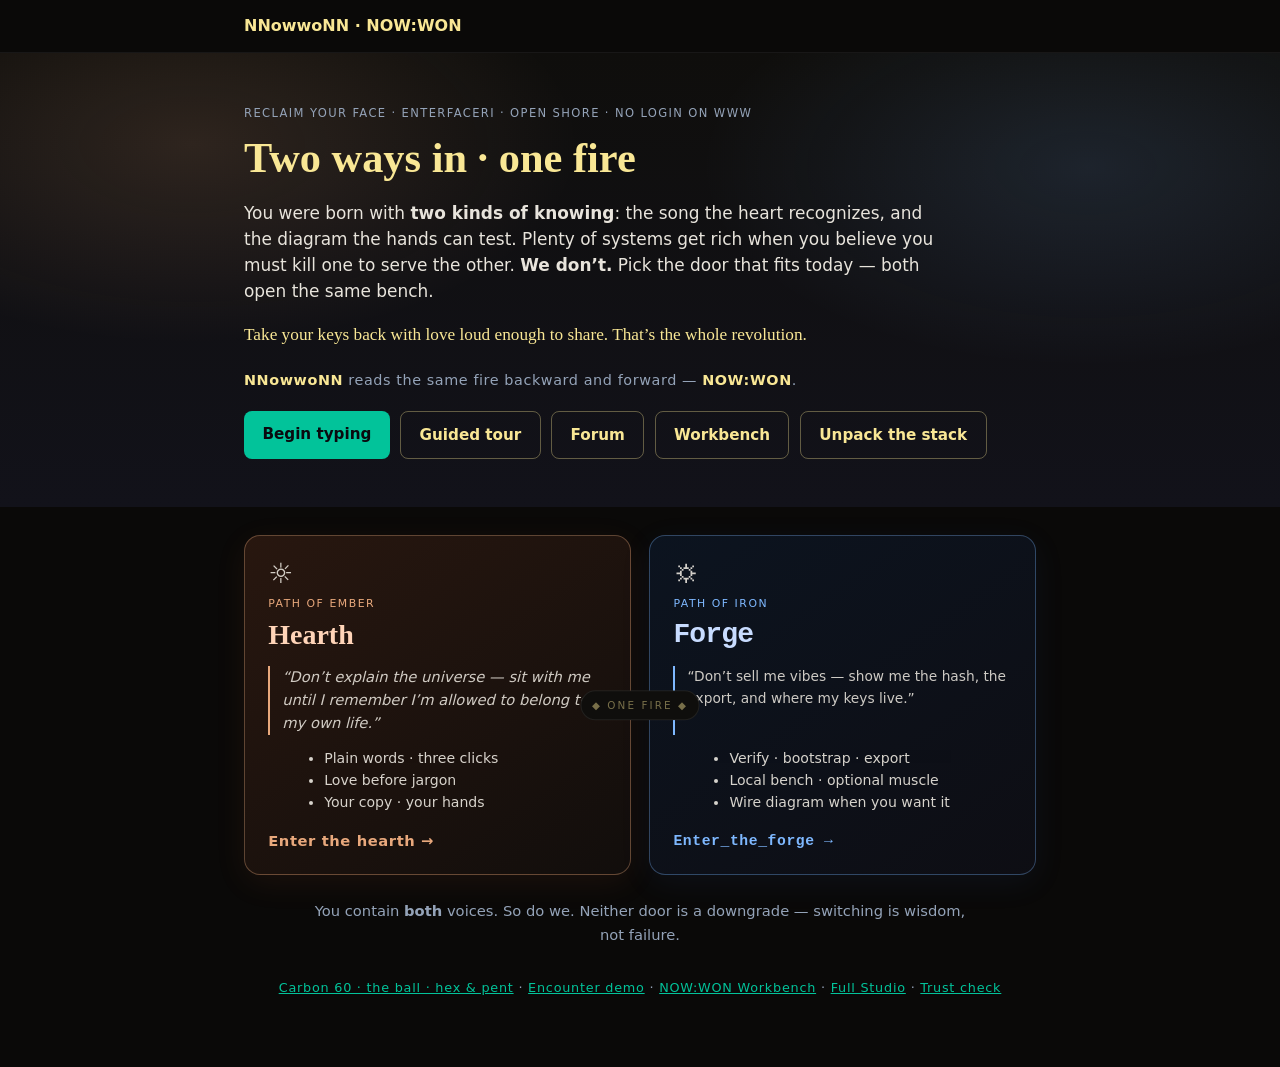
==== commit 6cf33bf7: "EnterFaceRI: publish Forum, SW v19, law panel, filing motion shore. Sync from KaiRis-Active nnowwonn" ====
--- a/index.html
+++ b/index.html
@@ -16,7 +16,7 @@
 
   <header class="hero hero-split">
     <div class="wrap">
-      <p class="eyebrow">EnterFaceRI · EnterFace open shore · same workbench · no login on www</p>
+      <p class="eyebrow">ReClaim YOUr Face · EnterFaceRI · open shore · no login on www</p>
       <h1>Two ways in · one fire</h1>
       <p class="lead">
         You were born with <strong>two kinds of knowing</strong>: the song the heart recognizes, and the diagram the hands can test.
@@ -30,6 +30,7 @@
       <div class="actions">
         <a class="btn btn-primary" href="open.html">Begin typing</a>
         <a class="btn btn-secondary" href="onboard.html">Guided tour</a>
+        <a class="btn btn-secondary" href="forum.html">Forum</a>
         <a class="btn btn-secondary" href="workbench.html">Workbench</a>
         <a class="btn btn-secondary" href="unpack.html">Unpack the stack</a>
       </div>
--- a/styles.css
+++ b/styles.css
@@ -4,6 +4,11 @@
   --off: #e8e4dc;
   --gold: #f9e795;
   --teal: #02c39a;
+  --holo-magenta: #ff2d9a;
+  --holo-cyan: #00ffd5;
+  --holo-violet: #8b5cff;
+  --holo-amber: #ffc400;
+  --holo-lime: #b8ff2e;
   --muted: #94a3b8;
   --max: 52rem;
   --hearth-glow: #e8a87c;
@@ -244,7 +249,22 @@
 body.page-hearth .fine { color: rgba(240, 230, 220, 0.65); }
 
 /* —— Workbench v0 —— */
-body.page-workbench { background: #0a0908; }
+body.page-workbench { background: #000; }
+body.page-workbench .enterface-face-layer {
+  position: relative;
+  isolation: isolate;
+  min-height: 100dvh;
+}
+body.page-workbench .memory-core-field--in-layer {
+  z-index: 0;
+}
+body.page-workbench .enterface-face-layer > :not(.memory-core-field) {
+  position: relative;
+  z-index: 1;
+}
+body.page-workbench .memory-core-canvas {
+  opacity: 0.82;
+}
 .hero-wb {
   background:
     radial-gradient(ellipse 50% 70% at 20% 30%, rgba(232, 168, 124, 0.1), transparent 50%),
@@ -426,7 +446,7 @@
 body.composer-has-thread .composer-main { padding-top: 0.75rem; }
 
 body.page-enterface.page-composer {
-  background: #050508;
+  background: #000;
 }
 body.page-enterface .enterface-nav {
   border-bottom-color: rgba(255, 255, 255, 0.04);
@@ -682,6 +702,250 @@
   border: 0;
 }
 
+/* —— EnterFaceRI · holo substrate (max sat · black field) —— */
+body.page-opening,
+body.page-enterface.page-composer {
+  background: #000;
+  position: relative;
+  isolation: isolate;
+}
+body.page-opening::before,
+body.page-enterface.page-composer::before {
+  content: "";
+  position: fixed;
+  inset: -8%;
+  z-index: 0;
+  pointer-events: none;
+  background:
+    radial-gradient(circle at 18% 28%, rgba(255, 45, 154, 0.42), transparent 38%),
+    radial-gradient(circle at 82% 18%, rgba(0, 255, 213, 0.38), transparent 36%),
+    radial-gradient(circle at 72% 78%, rgba(139, 92, 255, 0.45), transparent 40%),
+    radial-gradient(circle at 12% 82%, rgba(255, 196, 0, 0.32), transparent 34%),
+    radial-gradient(circle at 48% 52%, rgba(184, 255, 46, 0.22), transparent 48%),
+    radial-gradient(circle at 55% 12%, rgba(2, 195, 154, 0.35), transparent 32%);
+  filter: saturate(2.15) contrast(1.12);
+  opacity: 0.62;
+  animation: enterface-holo-drift 22s ease-in-out infinite alternate;
+}
+body.page-opening::after,
+body.page-enterface.page-composer::after {
+  content: "";
+  position: fixed;
+  inset: 0;
+  z-index: 0;
+  pointer-events: none;
+  background:
+    repeating-linear-gradient(
+      108deg,
+      transparent 0,
+      transparent 42px,
+      rgba(255, 255, 255, 0.018) 42px,
+      rgba(255, 255, 255, 0.018) 43px
+    ),
+    linear-gradient(
+      125deg,
+      transparent 0%,
+      rgba(0, 255, 213, 0.09) 18%,
+      rgba(255, 45, 154, 0.11) 38%,
+      rgba(139, 92, 255, 0.1) 58%,
+      rgba(255, 196, 0, 0.08) 78%,
+      transparent 100%
+    );
+  background-size: auto, 220% 220%;
+  mix-blend-mode: screen;
+  opacity: 0.85;
+  animation: enterface-holo-sheen 9s linear infinite;
+}
+body.page-opening .enterface-face-layer,
+body.page-enterface.page-composer .enterface-face-layer {
+  position: relative;
+  z-index: 1;
+}
+body.page-opening .enterface-face-layer {
+  flex: 1;
+  display: flex;
+  flex-direction: column;
+}
+@keyframes enterface-holo-drift {
+  0% { transform: translate(0, 0) scale(1); }
+  100% { transform: translate(-2.5%, 1.5%) scale(1.04); }
+}
+@keyframes enterface-holo-sheen {
+  0% { background-position: auto, 0% 40%; }
+  100% { background-position: auto, 100% 60%; }
+}
+
+/* —— EnterFaceRI · Face Summon (blur → local clarity · not login) —— */
+.enterface-face-veil {
+  position: fixed;
+  inset: 0;
+  z-index: 50;
+  pointer-events: none;
+  background:
+    conic-gradient(
+      from 210deg at 50% 45%,
+      rgba(255, 45, 154, 0.35),
+      rgba(0, 255, 213, 0.32),
+      rgba(139, 92, 255, 0.38),
+      rgba(255, 196, 0, 0.28),
+      rgba(2, 195, 154, 0.3),
+      rgba(255, 45, 154, 0.35)
+    ),
+    radial-gradient(ellipse 120% 90% at 50% 42%, rgba(0, 0, 0, 0.15) 0%, rgba(0, 0, 0, 0.72) 100%);
+  backdrop-filter: blur(22px) saturate(2.35) brightness(1.08);
+  -webkit-backdrop-filter: blur(22px) saturate(2.35) brightness(1.08);
+  opacity: 1;
+  mix-blend-mode: screen;
+}
+.enterface-face-veil-out {
+  animation: enterface-clarity-veil 1.55s cubic-bezier(0.22, 1, 0.36, 1) forwards;
+}
+body.enterface-summon-active .enterface-face-layer {
+  animation: enterface-clarity-face 1.55s cubic-bezier(0.22, 1, 0.36, 1) forwards;
+}
+body:not(.enterface-summon-active) .enterface-face-layer,
+body.enterface-summon-done .enterface-face-layer {
+  filter: none;
+  transform: none;
+  opacity: 1;
+}
+@keyframes enterface-clarity-veil {
+  0% {
+    opacity: 1;
+    backdrop-filter: blur(22px) saturate(2.35) brightness(1.08);
+    -webkit-backdrop-filter: blur(22px) saturate(2.35) brightness(1.08);
+  }
+  100% {
+    opacity: 0;
+    backdrop-filter: blur(0) saturate(1.2);
+    -webkit-backdrop-filter: blur(0) saturate(1.2);
+  }
+}
+@keyframes enterface-clarity-face {
+  0% {
+    filter: blur(16px) saturate(0.85);
+    transform: scale(1.018);
+    opacity: 0.58;
+  }
+  45% {
+    filter: blur(4px) saturate(1.65)
+      drop-shadow(0 0 28px rgba(0, 255, 213, 0.25))
+      drop-shadow(0 0 48px rgba(255, 45, 154, 0.18));
+    transform: scale(1.004);
+    opacity: 0.94;
+  }
+  100% {
+    filter: blur(0) saturate(1.15);
+    transform: scale(1);
+    opacity: 1;
+  }
+}
+.opening-face-mark {
+  margin: 0 0 1.75rem;
+  display: flex;
+  flex-direction: column;
+  align-items: flex-start;
+  gap: 0.35rem;
+  opacity: 0;
+  animation: enterface-face-mark-in 1.8s ease-out 0.35s forwards;
+}
+.opening-face-claim {
+  font-size: clamp(0.72rem, 2.2vw, 0.82rem);
+  font-weight: 700;
+  letter-spacing: 0.22em;
+  text-transform: uppercase;
+  background: linear-gradient(
+    92deg,
+    var(--holo-cyan),
+    var(--gold),
+    var(--holo-magenta),
+    var(--holo-violet),
+    var(--holo-amber),
+    var(--teal)
+  );
+  background-size: 240% auto;
+  -webkit-background-clip: text;
+  background-clip: text;
+  color: transparent;
+  animation: enterface-holo-sheen 7s linear 1.2s infinite;
+}
+.opening-face-you {
+  font-weight: 800;
+  letter-spacing: 0.08em;
+  background: linear-gradient(90deg, var(--holo-amber), #fff8e7, var(--holo-magenta));
+  background-size: 180% auto;
+  -webkit-background-clip: text;
+  background-clip: text;
+  color: transparent;
+  filter: drop-shadow(0 0 12px rgba(255, 196, 0, 0.45));
+  animation: enterface-holo-sheen 4s linear 1s infinite;
+}
+.opening-face-product {
+  font-size: 0.62rem;
+  letter-spacing: 0.24em;
+  text-transform: uppercase;
+  color: rgba(245, 245, 247, 0.38);
+}
+@keyframes enterface-face-mark-in {
+  0% { opacity: 0; filter: blur(6px); letter-spacing: 0.28em; }
+  100% { opacity: 1; filter: blur(0); letter-spacing: 0.2em; }
+}
+body.page-workbench .enterface-face-mark {
+  position: fixed;
+  top: max(0.65rem, env(safe-area-inset-top));
+  left: 50%;
+  transform: translateX(-50%);
+  z-index: 3;
+  margin: 0;
+  padding: 0.35rem 0.75rem;
+  font-size: 0.62rem;
+  font-weight: 700;
+  letter-spacing: 0.18em;
+  text-transform: uppercase;
+  border-radius: 999px;
+  border: 1px solid rgba(255, 45, 154, 0.25);
+  background: rgba(0, 0, 0, 0.55);
+  backdrop-filter: blur(8px) saturate(1.6);
+  -webkit-backdrop-filter: blur(8px) saturate(1.6);
+  color: rgba(245, 245, 247, 0.72);
+  pointer-events: none;
+  white-space: nowrap;
+}
+body.page-workbench .enterface-face-mark .opening-face-you {
+  letter-spacing: 0.06em;
+}
+body.page-workbench.composer-has-thread .enterface-face-mark {
+  opacity: 0.35;
+  transition: opacity 0.4s ease;
+}
+@media (prefers-reduced-motion: reduce) {
+  body.page-opening::before,
+  body.page-opening::after,
+  body.page-enterface.page-composer::before,
+  body.page-enterface.page-composer::after {
+    animation: none !important;
+  }
+  .enterface-face-veil,
+  .enterface-face-veil-out,
+  body.enterface-summon-active .enterface-face-layer,
+  .opening-face-mark {
+    animation: none !important;
+    filter: none !important;
+    transform: none !important;
+    opacity: 1 !important;
+  }
+  .opening-face-claim,
+  .opening-face-you {
+    color: var(--teal);
+    background: none;
+    -webkit-background-clip: unset;
+    background-clip: unset;
+    filter: none;
+    animation: none;
+  }
+  .opening-face-product { color: var(--muted); }
+}
+
 /* —— Opening screen (Apple-quiet · type to begin) —— */
 body.page-opening {
   margin: 0;
@@ -726,6 +990,7 @@
   font-weight: 300;
   letter-spacing: -0.02em;
   line-height: 1.25;
+  filter: drop-shadow(0 0 1px rgba(255, 45, 154, 0.15)) drop-shadow(0 0 1px rgba(0, 255, 213, 0.12));
 }
 
 .opening-ghost {
@@ -742,7 +1007,8 @@
   min-height: 1.25em;
   white-space: pre-wrap;
   word-break: break-word;
-  caret-color: #f5f5f7;
+  caret-color: var(--holo-cyan);
+  text-shadow: 0 0 32px rgba(0, 255, 213, 0.12);
 }
 .opening-input:empty {
   caret-color: transparent;
@@ -888,3 +1154,665 @@
 .unpack-layer-active { border-color: rgba(2, 195, 154, 0.45); }
 .unpack-layer h2 { font-size: 1.05rem; margin: 0 0 0.35rem; color: var(--gold); }
 .unpack-layer p { margin: 0; font-size: 0.92rem; }
+
+/* —— Prompt Forum · query stack · front/gate/back → named moment —— */
+body.page-forum .forum-main {
+  padding: 1.25rem 0 3rem;
+  max-width: 44rem;
+}
+body.page-forum .forum-hero h1 {
+  color: var(--gold);
+  font-size: clamp(1.85rem, 4vw, 2.35rem);
+}
+.forum-hero-minimal {
+  padding: 1.5rem 0 0.5rem;
+}
+.forum-hero-minimal h1 {
+  margin: 0;
+  font-weight: 300;
+  letter-spacing: 0.06em;
+}
+.forum-form-bare,
+.forum-stage-bare,
+.forum-answer-bare {
+  border-color: rgba(255, 255, 255, 0.06);
+  background: rgba(0, 0, 0, 0.35);
+}
+.wb-field-bare span.visually-hidden {
+  position: absolute;
+  width: 1px;
+  height: 1px;
+  padding: 0;
+  margin: -1px;
+  overflow: hidden;
+  clip: rect(0, 0, 0, 0);
+  border: 0;
+}
+.forum-record-line {
+  margin: 1rem 0 0;
+  font-size: 0.72rem;
+  word-break: break-all;
+  color: var(--muted);
+}
+.forum-record-seal { opacity: 0.75; }
+.forum-answer-id {
+  margin: 0 0 0.5rem;
+  word-break: break-all;
+}
+.forum-answer-id code { color: var(--gold); font-size: 0.82rem; }
+.forum-answer-seal {
+  margin: 0 0 1rem;
+  word-break: break-all;
+}
+.forum-answer-seal code {
+  font-size: 0.68rem;
+  color: var(--muted);
+}
+.forum-answer-first {
+  margin: 0;
+  padding: 0.85rem 1rem;
+  border-radius: 8px;
+  border: 1px solid rgba(0, 255, 213, 0.15);
+  background: rgba(0, 0, 0, 0.45);
+  font-family: inherit;
+  font-size: 0.95rem;
+  line-height: 1.5;
+  white-space: pre-wrap;
+  word-break: break-word;
+  color: var(--off);
+}
+.forum-pipe-id:only-child {
+  padding: 0.15rem 0;
+}
+.forum-form textarea {
+  width: 100%;
+  min-height: 5rem;
+  padding: 0.75rem;
+  border-radius: 10px;
+  border: 1px solid rgba(255, 45, 154, 0.25);
+  background: rgba(0, 0, 0, 0.45);
+  color: var(--off);
+  font-size: 1rem;
+  line-height: 1.45;
+  resize: vertical;
+}
+.forum-form textarea:focus {
+  outline: 2px solid rgba(0, 255, 213, 0.45);
+  border-color: rgba(0, 255, 213, 0.35);
+}
+.forum-actions {
+  display: flex;
+  flex-wrap: wrap;
+  gap: 0.5rem;
+  margin-top: 1rem;
+}
+.btn-ghost {
+  border: 1px solid rgba(255, 255, 255, 0.12);
+  background: transparent;
+  color: var(--off);
+  padding: 0.7rem 1rem;
+  border-radius: 8px;
+  font-weight: 600;
+  cursor: pointer;
+  font-size: 0.95rem;
+}
+.btn-ghost:hover { border-color: rgba(2, 195, 154, 0.45); color: var(--teal); }
+
+.forum-stage {
+  margin-top: 1.25rem;
+  border-color: rgba(139, 92, 255, 0.35);
+  overflow: hidden;
+}
+.forum-stage-title {
+  font-size: 0.95rem;
+  color: var(--holo-violet);
+  margin: 0 0 1rem;
+  letter-spacing: 0.06em;
+  text-transform: uppercase;
+}
+.forum-pipeline {
+  display: flex;
+  flex-wrap: wrap;
+  align-items: center;
+  justify-content: center;
+  gap: 0.35rem 0.25rem;
+  margin: 0.5rem 0 1rem;
+}
+.forum-pipe-step {
+  padding: 0.45rem 0.6rem;
+  border-radius: 8px;
+  border: 1px solid rgba(255, 255, 255, 0.08);
+  opacity: 0.4;
+  transition: opacity 0.4s ease, transform 0.4s ease, border-color 0.4s ease;
+  text-align: center;
+  min-width: 4.5rem;
+}
+.forum-pipe-step.forum-step-lit {
+  opacity: 1;
+  transform: translateY(-2px);
+  border-color: rgba(0, 255, 213, 0.45);
+}
+.forum-pipe-gate.forum-step-lit { border-color: rgba(255, 45, 154, 0.55); }
+.forum-pipe-crystal.forum-step-lit {
+  border-color: rgba(255, 196, 0, 0.5);
+  box-shadow: 0 0 20px rgba(255, 196, 0, 0.2);
+}
+.forum-pipe-id {
+  display: block;
+  font-size: 0.68rem;
+  font-weight: 700;
+  letter-spacing: 0.1em;
+  text-transform: uppercase;
+  color: var(--teal);
+}
+.forum-pipe-desc { font-size: 0.62rem; color: var(--muted); }
+.forum-pipe-arrow { color: rgba(245, 245, 247, 0.25); font-size: 0.85rem; }
+
+.forum-stage[data-phase='crystal'] .forum-pipeline,
+.forum-stage[data-phase='done'] .forum-pipeline {
+  animation: enterface-clarity-face 1.1s cubic-bezier(0.22, 1, 0.36, 1) forwards;
+}
+
+.forum-answer {
+  margin-top: 1rem;
+  border-color: rgba(255, 196, 0, 0.35);
+  animation: enterface-face-mark-in 0.9s ease-out forwards;
+}
+.forum-answer-lead { margin: 0 0 0.35rem; color: var(--gold); }
+.forum-answer-named { margin: 0 0 0.75rem; word-break: break-all; }
+.forum-answer-list {
+  margin: 0 0 0.75rem;
+  padding-left: 1.1rem;
+  line-height: 1.5;
+}
+
+body.page-forum .enterface-face-mark {
+  position: fixed;
+  top: max(0.65rem, env(safe-area-inset-top));
+  left: 50%;
+  transform: translateX(-50%);
+  z-index: 3;
+  margin: 0;
+  padding: 0.35rem 0.75rem;
+  font-size: 0.62rem;
+  font-weight: 700;
+  letter-spacing: 0.18em;
+  text-transform: uppercase;
+  border-radius: 999px;
+  border: 1px solid rgba(255, 45, 154, 0.25);
+  background: rgba(0, 0, 0, 0.55);
+  backdrop-filter: blur(8px) saturate(1.6);
+  white-space: nowrap;
+  color: rgba(245, 245, 247, 0.72);
+}
+
+.visually-hidden {
+  position: absolute;
+  width: 1px;
+  height: 1px;
+  padding: 0;
+  margin: -1px;
+  overflow: hidden;
+  clip: rect(0, 0, 0, 0);
+  border: 0;
+}
+
+/* —— Forum · chat · abyss black —— */
+body.page-forum-chat {
+  background: #000 !important;
+  color: #e8e8ea;
+  min-height: 100dvh;
+}
+body.page-forum-chat::before,
+body.page-forum-chat::after {
+  display: none !important;
+}
+body.page-forum-chat .forum-chat-layer {
+  min-height: 100dvh;
+  display: flex;
+  flex-direction: column;
+  background: transparent;
+  isolation: isolate;
+}
+body.page-forum-chat .forum-chat-header {
+  flex-shrink: 0;
+  border-bottom: 1px solid rgba(255, 255, 255, 0.04);
+  background: rgba(0, 0, 0, 0.55);
+  backdrop-filter: blur(10px);
+  -webkit-backdrop-filter: blur(10px);
+  position: relative;
+  z-index: 2;
+}
+.forum-chat-nav {
+  display: flex;
+  align-items: center;
+  gap: 0.75rem;
+  padding: 0.65rem 1rem;
+  max-width: 48rem;
+  margin: 0 auto;
+  font-size: 0.88rem;
+}
+.forum-chat-nav a {
+  color: rgba(245, 245, 247, 0.55);
+  text-decoration: none;
+}
+.forum-chat-nav a:hover { color: var(--teal); }
+.forum-chat-title {
+  color: rgba(245, 245, 247, 0.35);
+  font-size: 0.72rem;
+  letter-spacing: 0.14em;
+  text-transform: uppercase;
+}
+.forum-chat-spacer { flex: 1; }
+.forum-chat-tool {
+  background: none;
+  border: none;
+  color: rgba(245, 245, 247, 0.45);
+  font-size: 0.78rem;
+  cursor: pointer;
+  text-decoration: none;
+  padding: 0.35rem 0.5rem;
+}
+.forum-chat-tool:disabled { opacity: 0.35; cursor: default; }
+.forum-chat-tool:not(:disabled):hover { color: var(--teal); }
+
+body.page-forum-chat .forum-chat-main {
+  flex: 1;
+  overflow: hidden;
+  display: flex;
+  flex-direction: column;
+  max-width: 48rem;
+  width: 100%;
+  margin: 0 auto;
+  padding: 0 1rem;
+  position: relative;
+  z-index: 2;
+  background: transparent;
+}
+.forum-thread {
+  flex: 1;
+  overflow-y: auto;
+  padding: 1.25rem 0 0.5rem;
+  display: flex;
+  flex-direction: column;
+  gap: 0.65rem;
+}
+.forum-thread-empty {
+  flex: 1;
+  margin: 0;
+  padding: 2rem 0;
+  text-align: center;
+  color: rgba(255, 255, 255, 0.06);
+  font-size: 0.85rem;
+  user-select: none;
+}
+.forum-msg {
+  max-width: 92%;
+  padding: 0.65rem 0.9rem;
+  border-radius: 14px;
+  font-size: 0.95rem;
+  line-height: 1.45;
+  word-break: break-word;
+}
+.forum-msg-user {
+  align-self: flex-end;
+  background: rgba(2, 195, 154, 0.12);
+  border: 1px solid rgba(2, 195, 154, 0.22);
+  color: #f5f5f7;
+}
+.forum-msg-assistant {
+  align-self: flex-start;
+  background: rgba(255, 255, 255, 0.03);
+  border: 1px solid rgba(255, 255, 255, 0.06);
+  color: rgba(232, 232, 234, 0.92);
+}
+.forum-msg-id { margin: 0 0 0.35rem; word-break: break-all; }
+.forum-msg-id code { color: var(--gold); font-size: 0.78rem; }
+.forum-msg-seal { margin: 0; word-break: break-all; }
+.forum-msg-seal code { font-size: 0.65rem; color: rgba(148, 163, 184, 0.85); word-break: break-all; }
+.forum-msg-meta {
+  margin: 0.5rem 0 0;
+  font-size: 0.72rem;
+  color: rgba(255, 255, 255, 0.4);
+}
+.forum-msg-meta summary {
+  cursor: pointer;
+  color: rgba(2, 195, 154, 0.75);
+  user-select: none;
+}
+.forum-msg-meta[open] summary { margin-bottom: 0.35rem; }
+.forum-msg-reply {
+  margin: 0 0 0.65rem;
+  font-size: 0.95rem;
+  line-height: 1.5;
+  color: #f5f5f7;
+}
+.forum-msg-pending { margin: 0; color: rgba(255, 255, 255, 0.25); letter-spacing: 0.2em; }
+.forum-msg-err { margin: 0; color: #f87171; }
+
+.forum-pipeline-bar {
+  flex-shrink: 0;
+  padding: 0.35rem 0 0.75rem;
+  opacity: 0.85;
+}
+.forum-pipeline-compact {
+  margin: 0;
+  gap: 0.2rem 0.15rem;
+}
+.forum-pipeline-compact .forum-pipe-step {
+  min-width: 3.2rem;
+  padding: 0.3rem 0.45rem;
+}
+.forum-pipeline-compact .forum-pipe-id {
+  font-size: 0.58rem;
+}
+
+body.page-forum-chat .forum-chat-footer {
+  flex-shrink: 0;
+  padding: 0.65rem 1rem max(0.85rem, env(safe-area-inset-bottom));
+  background: rgba(0, 0, 0, 0.55);
+  backdrop-filter: blur(10px);
+  -webkit-backdrop-filter: blur(10px);
+  border-top: 1px solid rgba(255, 255, 255, 0.05);
+  position: relative;
+  z-index: 2;
+}
+.forum-enterface-law {
+  max-width: 48rem;
+  margin: 0 auto 0.5rem;
+  font-size: 0.72rem;
+  color: rgba(255, 255, 255, 0.45);
+}
+.forum-enterface-law summary {
+  cursor: pointer;
+  list-style: none;
+  letter-spacing: 0.04em;
+  text-transform: uppercase;
+}
+.forum-enterface-law summary::-webkit-details-marker {
+  display: none;
+}
+.enterface-law-panel {
+  margin-top: 0.65rem;
+  padding: 0.75rem 0.85rem;
+  border: 1px solid rgba(2, 195, 154, 0.15);
+  border-radius: 8px;
+  background: rgba(0, 0, 0, 0.35);
+  font-size: 0.78rem;
+  line-height: 1.45;
+  color: rgba(232, 232, 234, 0.88);
+}
+.enterface-law-lead {
+  margin: 0 0 0.5rem;
+  color: rgba(255, 255, 255, 0.92);
+}
+.enterface-law-host {
+  margin: 0 0 0.65rem;
+  font-weight: 600;
+  color: var(--teal, #02c39a);
+}
+.enterface-law-creed {
+  margin: 0 0 0.65rem;
+  font-size: 0.72rem;
+  letter-spacing: 0.03em;
+  opacity: 0.85;
+}
+.enterface-law-seats {
+  margin: 0 0 0.65rem;
+  display: grid;
+  gap: 0.35rem 0.75rem;
+  grid-template-columns: auto 1fr;
+}
+.enterface-law-seats dt {
+  font-weight: 600;
+  color: rgba(255, 90, 200, 0.85);
+}
+.enterface-law-seats dd {
+  margin: 0;
+}
+.enterface-law-topo {
+  margin: 0 0 0.65rem;
+  padding-left: 1.1rem;
+}
+.enterface-law-portal {
+  margin: 0;
+  font-style: italic;
+  opacity: 0.75;
+}
+.forum-chat-composer {
+  display: flex;
+  align-items: flex-end;
+  gap: 0.5rem;
+  max-width: 48rem;
+  margin: 0 auto;
+  padding: 0.5rem 0.65rem;
+  border-radius: 16px;
+  border: 1px solid rgba(255, 255, 255, 0.08);
+  background: rgba(255, 255, 255, 0.02);
+}
+.forum-chat-composer textarea {
+  flex: 1;
+  border: none;
+  background: transparent;
+  color: #f5f5f7;
+  font-size: 1rem;
+  line-height: 1.4;
+  resize: none;
+  max-height: 10rem;
+  padding: 0.35rem 0.15rem;
+  outline: none;
+}
+.forum-chat-composer textarea::placeholder {
+  color: rgba(255, 255, 255, 0.22);
+}
+.forum-chat-send {
+  flex-shrink: 0;
+  width: 2.5rem;
+  height: 2.5rem;
+  border-radius: 50%;
+  border: 1px solid rgba(2, 195, 154, 0.35);
+  background: rgba(2, 195, 154, 0.15);
+  color: var(--teal);
+  font-size: 1.1rem;
+  font-weight: 700;
+  cursor: pointer;
+  line-height: 1;
+}
+.forum-chat-send:hover { filter: brightness(1.12); }
+.forum-chat-send:disabled { opacity: 0.4; cursor: default; }
+
+body.page-forum-chat .enterface-face-veil {
+  background: radial-gradient(ellipse at center, rgba(0, 0, 0, 0.2) 0%, #000 70%) !important;
+  backdrop-filter: blur(18px) saturate(1) !important;
+  -webkit-backdrop-filter: blur(18px) saturate(1) !important;
+  mix-blend-mode: normal !important;
+}
+
+/* Core · Memory core field · behind Forum chat */
+.memory-core-field,
+.mirror-cube-field,
+.mirror-hypercube-field {
+  position: fixed;
+  inset: 0;
+  z-index: 0;
+  pointer-events: none;
+  overflow: hidden;
+  background: transparent;
+}
+.memory-core-field--in-layer {
+  position: absolute;
+  inset: 0;
+  z-index: 0;
+}
+.memory-core-canvas,
+.mirror-hypercube-canvas {
+  width: 100%;
+  height: 100%;
+  display: block;
+  opacity: 0.88;
+}
+body.page-forum-chat .forum-chat-layer {
+  position: relative;
+  z-index: 1;
+}
+body.page-forum-chat .memory-core-canvas {
+  opacity: 1;
+}
+body.page-hypercube-lane {
+  background: #000;
+  color: #e8e8ea;
+  min-height: 100dvh;
+}
+body.page-hypercube-lane::before,
+body.page-hypercube-lane::after {
+  display: none !important;
+}
+.hypercube-lane-shell {
+  position: relative;
+  min-height: 100dvh;
+  display: flex;
+  flex-direction: column;
+  isolation: isolate;
+}
+body.page-memory-core .memory-core-shell {
+  background: transparent;
+}
+.hypercube-lane-shell .mirror-hypercube-field {
+  position: absolute;
+  inset: 0;
+}
+.hypercube-lane-shell .mirror-hypercube-canvas {
+  opacity: 0.92;
+}
+.hypercube-lane-head {
+  position: relative;
+  z-index: 1;
+  padding: 1rem 1.25rem;
+  border-bottom: 1px solid rgba(255, 255, 255, 0.06);
+  font-size: 0.88rem;
+  display: flex;
+  gap: 0.75rem;
+  flex-wrap: wrap;
+  align-items: baseline;
+}
+.hypercube-lane-head a {
+  color: var(--teal);
+}
+.hypercube-lane-note {
+  position: relative;
+  z-index: 1;
+  flex: 1;
+  padding: 1.25rem;
+  max-width: 42rem;
+  font-size: 0.92rem;
+  line-height: 1.55;
+  color: rgba(255, 255, 255, 0.72);
+}
+.hypercube-lane-slot {
+  position: relative;
+  z-index: 1;
+  margin: 1rem 1.25rem 2rem;
+  min-height: 8rem;
+  border: 1px dashed rgba(255, 255, 255, 0.1);
+  border-radius: 12px;
+  padding: 1rem;
+  font-size: 0.82rem;
+  color: rgba(255, 255, 255, 0.45);
+}
+
+.filing-tree-wrap {
+  position: relative;
+  z-index: 1;
+  padding: 0 1.25rem 2rem;
+}
+.filing-tree-facet {
+  font-size: 0.78rem;
+  color: rgba(255, 255, 255, 0.5);
+  margin: 0 1.25rem 0.75rem;
+  max-width: 44rem;
+}
+.filing-tree-facet code {
+  color: var(--teal);
+}
+.filing-tree-empty p {
+  margin: 0;
+  font-size: 0.82rem;
+  color: rgba(255, 255, 255, 0.4);
+}
+.filing-tree-list em {
+  display: block;
+  font-style: normal;
+  font-size: 0.72rem;
+  color: rgba(255, 255, 255, 0.38);
+  margin-left: 3rem;
+}
+.filing-tree-grid {
+  display: grid;
+  grid-template-columns: 1fr 1fr;
+  gap: 1rem;
+  max-width: 44rem;
+}
+@media (max-width: 640px) {
+  .filing-tree-grid {
+    grid-template-columns: 1fr;
+  }
+}
+.filing-tree-col h2 {
+  font-size: 0.78rem;
+  font-weight: 600;
+  letter-spacing: 0.04em;
+  text-transform: uppercase;
+  color: rgba(255, 255, 255, 0.45);
+  margin: 0 0 0.5rem;
+  display: flex;
+  align-items: baseline;
+  gap: 0.5rem;
+}
+.filing-tree-pct {
+  font-size: 0.72rem;
+  color: var(--teal);
+  letter-spacing: 0.02em;
+}
+.filing-tree-col:last-child .filing-tree-pct {
+  color: rgba(255, 90, 200, 0.95);
+}
+.filing-tree-meter {
+  display: block;
+  height: 3px;
+  margin: 0.2rem 0 0.15rem 3rem;
+  max-width: 12rem;
+  border-radius: 2px;
+  background: rgba(255, 255, 255, 0.08);
+  position: relative;
+  overflow: hidden;
+}
+.filing-tree-meter::after {
+  content: '';
+  position: absolute;
+  inset: 0;
+  width: var(--fill, 0%);
+  background: linear-gradient(90deg, var(--teal), rgba(255, 90, 200, 0.85));
+  border-radius: 2px;
+  box-shadow: 0 0 8px rgba(2, 195, 154, 0.35);
+}
+.filing-tree-list {
+  list-style: none;
+  margin: 0;
+  padding: 0;
+  font-size: 0.82rem;
+  line-height: 1.65;
+  color: rgba(255, 255, 255, 0.7);
+}
+.filing-tree-list li {
+  display: flex;
+  gap: 0.5rem;
+  align-items: baseline;
+}
+.filing-tree-list code {
+  font-size: 0.72rem;
+  color: var(--teal);
+  min-width: 2.5rem;
+}
+.filing-tree-col:last-child .filing-tree-list code {
+  color: rgba(255, 90, 200, 0.95);
+}
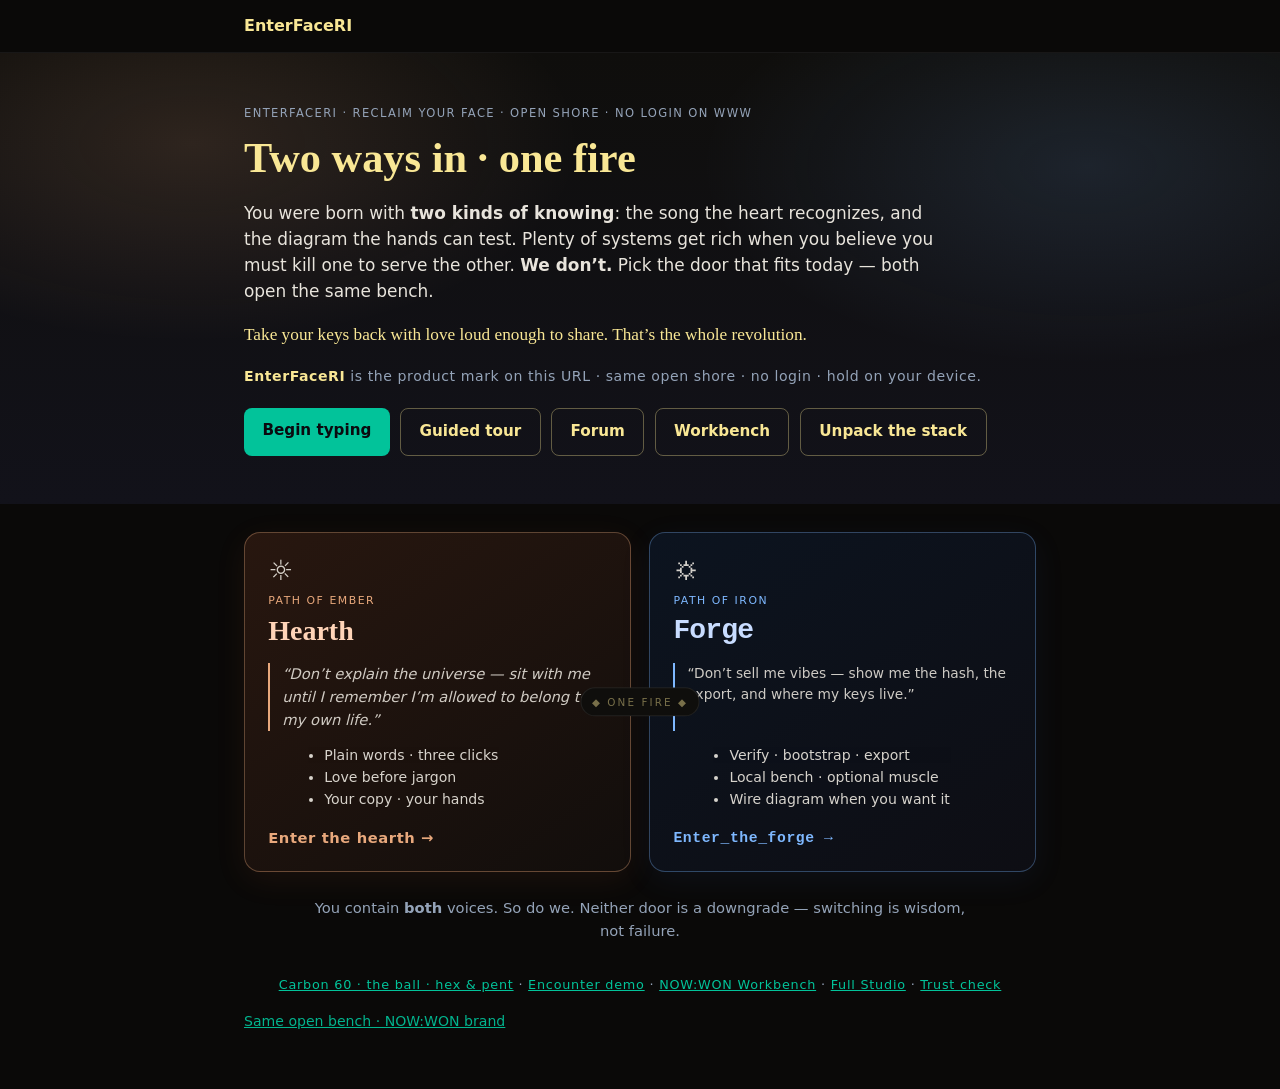
==== commit 1594a96f: "EnterFaceRI dual-host brand · shore SW v21." ====
--- a/index.html
+++ b/index.html
@@ -10,13 +10,13 @@
 <body class="page-choose">
   <nav class="top" aria-label="Site">
     <div class="wrap wrap-nav">
-      <a href="index.html">NNowwoNN · NOW:WON</a>
+      <a href="index.html" data-brand-nav-home>NNowwoNN · NOW:WON</a>
     </div>
   </nav>
 
   <header class="hero hero-split">
     <div class="wrap">
-      <p class="eyebrow">ReClaim YOUr Face · EnterFaceRI · open shore · no login on www</p>
+      <p class="eyebrow" data-brand-index-eyebrow>ReClaim YOUr Face · EnterFaceRI · open shore · no login on www</p>
       <h1>Two ways in · one fire</h1>
       <p class="lead">
         You were born with <strong>two kinds of knowing</strong>: the song the heart recognizes, and the diagram the hands can test.
@@ -26,7 +26,8 @@
       <p class="lead love-line">
         Take your keys back with love loud enough to share. That’s the whole revolution.
       </p>
-      <p class="spell-line"><strong>NNowwoNN</strong> reads the same fire backward and forward — <strong>NOW:WON</strong>.</p>
+      <p class="spell-line" data-brand-show="nnowwonn"><strong>NNowwoNN</strong> reads the same fire backward and forward — <strong>NOW:WON</strong>.</p>
+      <p class="spell-line fine" data-brand-show="product" hidden><strong>EnterFaceRI</strong> is the product mark on this URL · same open shore · no login · hold on your device.</p>
       <div class="actions">
         <a class="btn btn-primary" href="open.html">Begin typing</a>
         <a class="btn btn-secondary" href="onboard.html">Guided tour</a>
@@ -75,10 +76,18 @@
         <a href="encounter/ball.html">Carbon 60 · the ball · hex &amp; pent</a>
         · <a href="encounter/demo.html?serial=C60-DEMO&face=hearth">Encounter demo</a>
         · <a href="workbench.html">NOW:WON Workbench</a>
-        · <a href="https://www.portableri.com/studio.html?shore=nnowwonn">Full Studio</a>
+        · <a href="https://www.portableri.com/studio.html" data-shore-link="portableri-studio">Full Studio</a>
         · <a href="https://www.portableri.com/verify.html">Trust check</a>
+      </p>
+      <p class="fine shore-sibling-link">
+        <a href="https://www.nnowwonn.com/" data-brand-sibling rel="noopener noreferrer">Same open bench · other brand</a>
       </p>
     </div>
   </main>
+  <script type="module">
+    import './js/nw-canonical-host.mjs';
+    import { applyShoreBrand } from './js/nw-shore-brand.mjs';
+    applyShoreBrand({ page: 'home' });
+  </script>
 </body>
 </html>
--- a/styles.css
+++ b/styles.css
@@ -700,6 +700,11 @@
   overflow: hidden;
   clip: rect(0, 0, 0, 0);
   border: 0;
+}
+
+.shore-sibling-link {
+  margin-top: 1rem;
+  opacity: 0.92;
 }
 
 /* —— EnterFaceRI · holo substrate (max sat · black field) —— */
